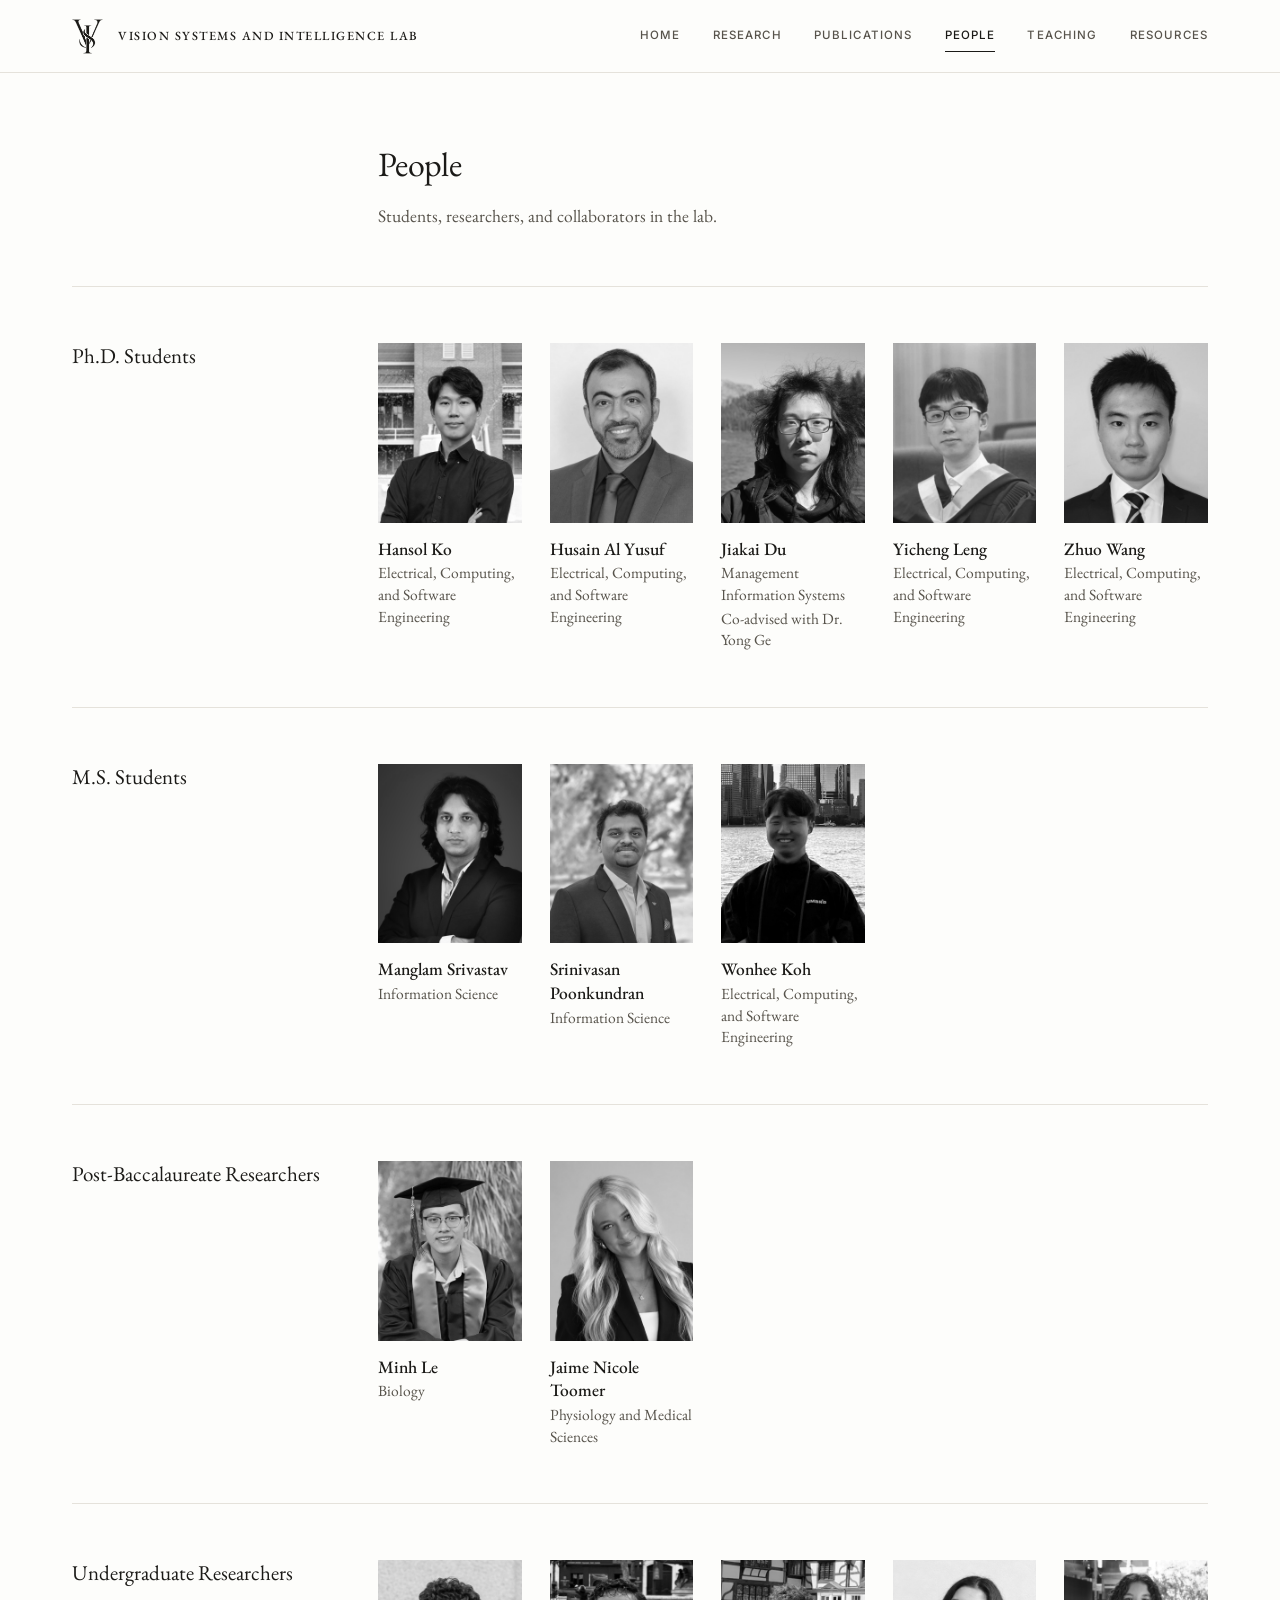
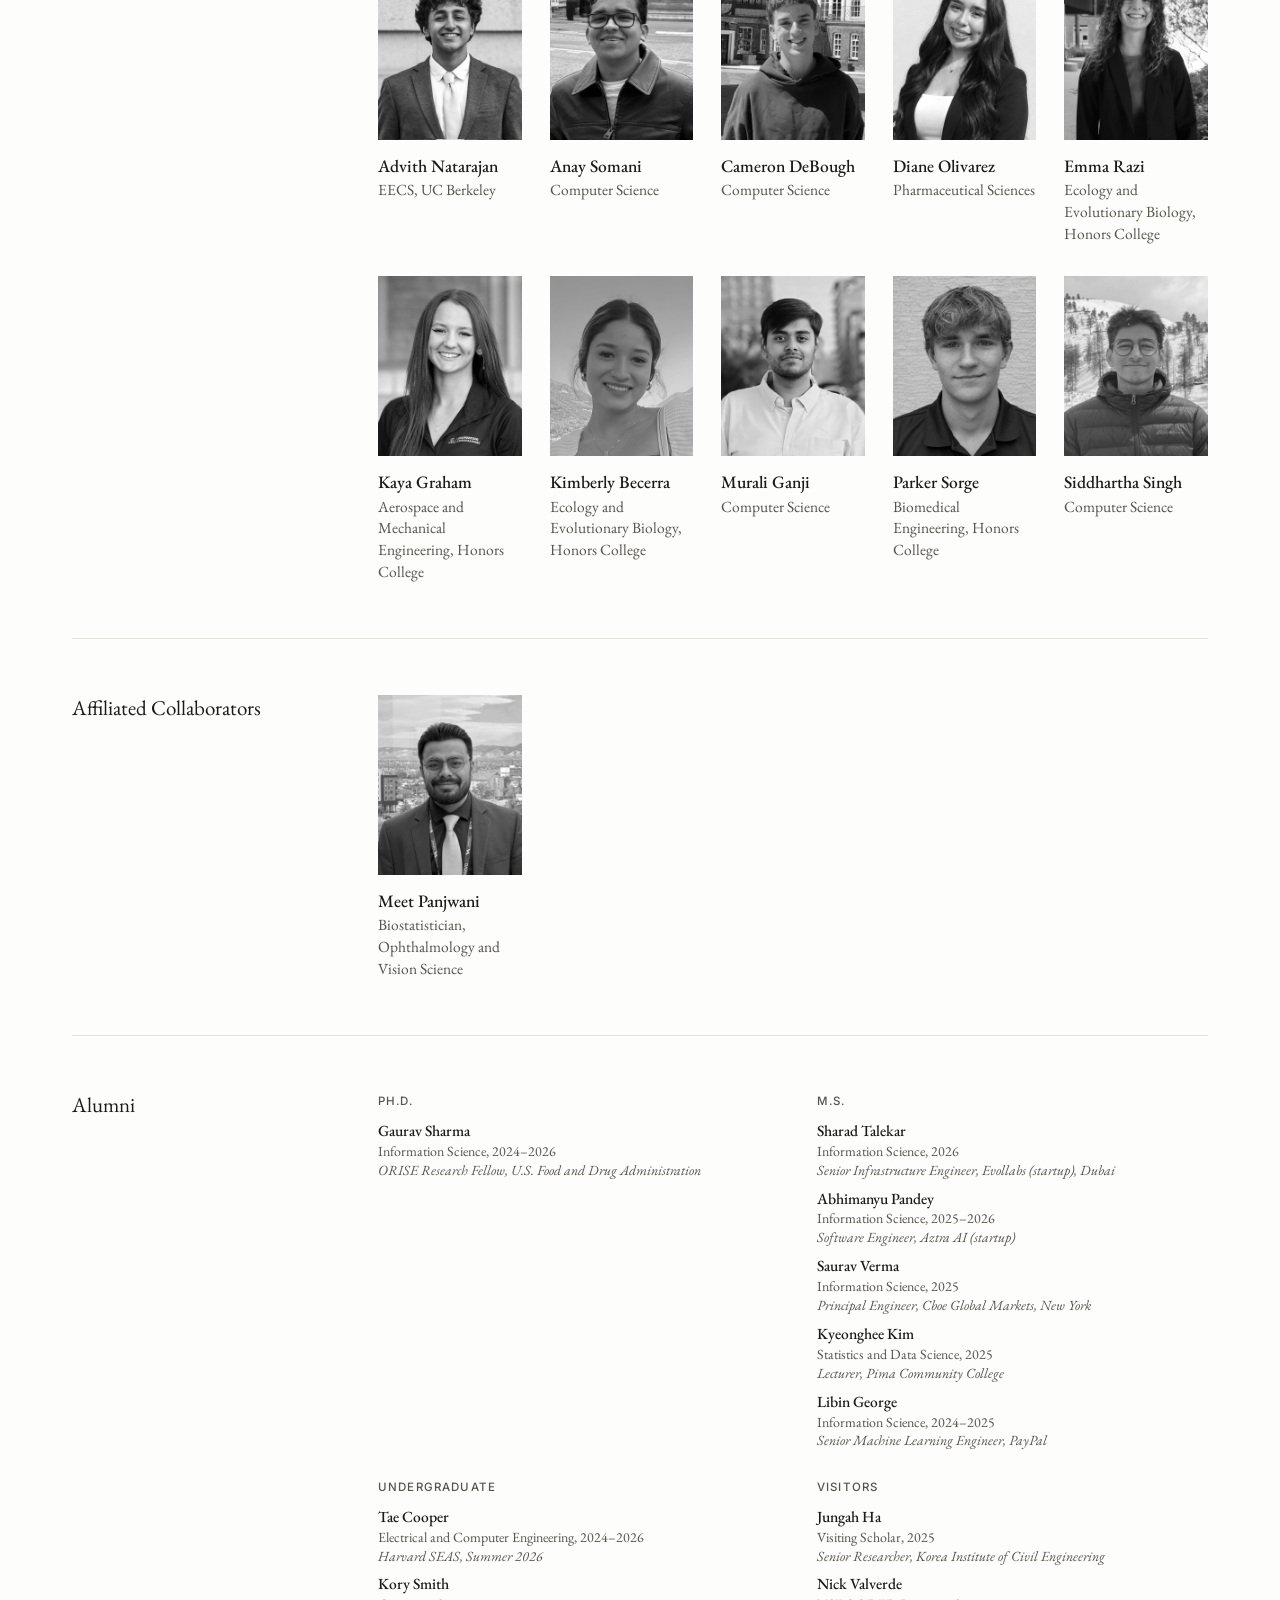
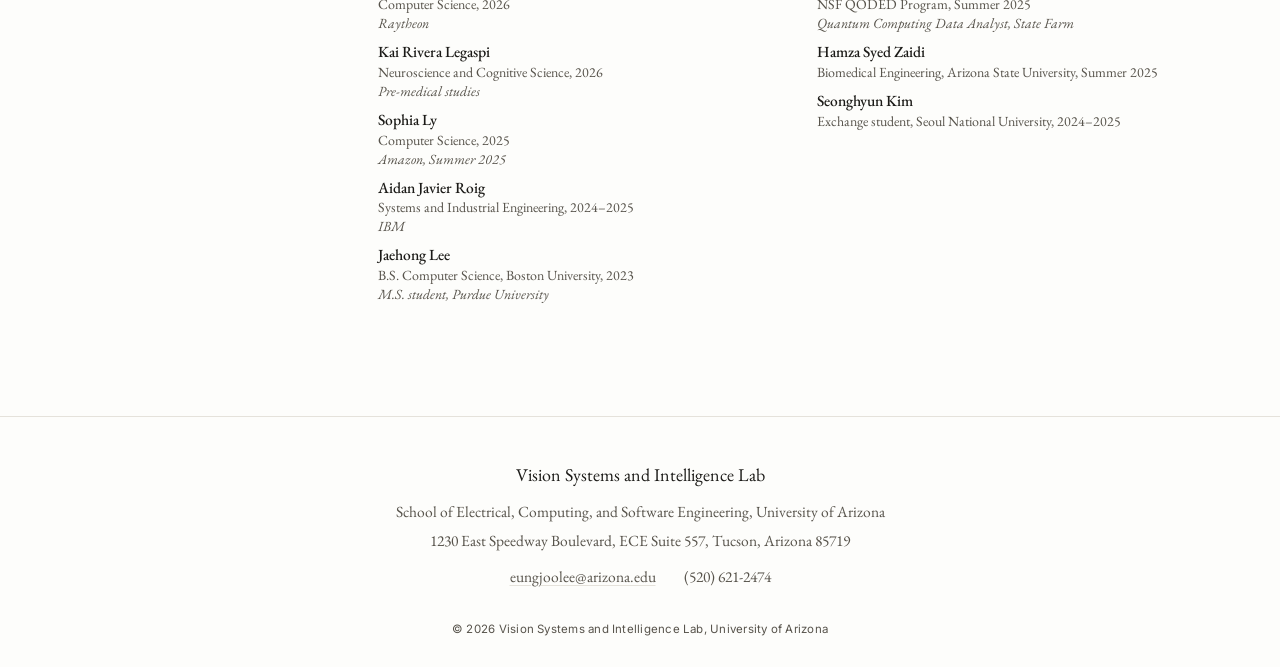
==== people.html @ 5b708b9c "Add New York to Saurav Verma's position Co-Authored-By: Claude Opus 5.5 <noreply@anthropic.com> Clau" ====
<!doctype html>
<html lang="en"><head><meta charset="utf-8"><meta name="viewport" content="width=device-width,initial-scale=1,viewport-fit=cover">
<title>People, Vision Systems and Intelligence Lab</title><meta name="description" content="The Vision Systems and Intelligence Laboratory at the University of Arizona builds vision systems that make reliable decisions with limited information and limited compute.">
<meta property="og:title" content="People, Vision Systems and Intelligence Lab"><meta property="og:description" content="The Vision Systems and Intelligence Laboratory at the University of Arizona builds vision systems that make reliable decisions with limited information and limited compute."><meta property="og:type" content="website"><meta property="og:site_name" content="Vision Systems and Intelligence Lab"><meta property="og:url" content="https://vsilab.github.io/people.html">
<meta property="og:image" content="https://vsilab.github.io/assets/og-image.png?v=d3f667ca"><meta property="og:image:width" content="1200"><meta property="og:image:height" content="630"><meta property="og:image:alt" content="Vision Systems and Intelligence Lab, University of Arizona"><meta name="twitter:card" content="summary_large_image"><meta name="twitter:image" content="https://vsilab.github.io/assets/og-image.png?v=d3f667ca">
<link rel="icon" href="assets/favicon.png"><link rel="apple-touch-icon" href="assets/apple-touch-icon.png">
<link rel="preconnect" href="https://fonts.googleapis.com"><link rel="preconnect" href="https://fonts.gstatic.com" crossorigin><link rel="stylesheet" href="https://fonts.googleapis.com/css2?family=EB+Garamond:ital,wght@0,400;0,500;0,600;1,400&family=Inter:wght@400;500&display=swap"><link rel="stylesheet" href="assets/style.css?v=3437047d"></head>
<body><a class="skip" href="#main">Skip to content</a>
<header class="masthead"><div class="masthead-in"><a class="brand" href="index.html"><span class="mark" role="img" aria-label="VSI"></span><span class="brand-name"><span class="bn-long">Vision Systems and Intelligence Lab</span><span class="bn-short">VSI Lab</span></span></a><button class="menu" type="button" aria-expanded="false" aria-controls="nav">Menu</button><nav id="nav" class="nav" aria-label="Main"><a href="index.html" data-nav="index">Home</a><a href="research.html" data-nav="research">Research</a><a href="publications.html" data-nav="publications">Publications</a><a href="people.html" data-nav="people" aria-current="page">People</a><a href="teaching.html" data-nav="teaching">Teaching</a><a href="resources.html" data-nav="resources">Resources</a></nav></div></header>
<main id="main" class="wrap"><section class="page-head"><h1>People</h1><p>Students, researchers, and collaborators in the lab.</p></section><section class="sec" id="phd"><h2 class="sec-title">Ph.D. Students</h2><div class="sec-body"><ul class="people"><li class="person"><div class="portrait"><img src="assets/people/hansol-ko.jpg" alt="Hansol Ko" loading="lazy" decoding="async"></div><p class="p-name">Hansol Ko</p><p class="p-dept">Electrical, Computing, and Software Engineering</p></li><li class="person"><div class="portrait"><img src="assets/people/husain-al-yusuf.jpg" alt="Husain Al Yusuf" loading="lazy" decoding="async"></div><p class="p-name">Husain Al Yusuf</p><p class="p-dept">Electrical, Computing, and Software Engineering</p></li><li class="person"><div class="portrait"><img src="assets/people/jiakai-du.jpg" alt="Jiakai Du" loading="lazy" decoding="async"></div><p class="p-name">Jiakai Du</p><p class="p-dept">Management Information Systems</p><p class="p-dept">Co-advised with Dr. Yong Ge</p></li><li class="person"><div class="portrait"><img src="assets/people/yicheng-leng.jpg" alt="Yicheng Leng" loading="lazy" decoding="async"></div><p class="p-name">Yicheng Leng</p><p class="p-dept">Electrical, Computing, and Software Engineering</p></li><li class="person"><div class="portrait"><img src="assets/people/zhuo-wang.jpg" alt="Zhuo Wang" loading="lazy" decoding="async"></div><p class="p-name">Zhuo Wang</p><p class="p-dept">Electrical, Computing, and Software Engineering</p></li></ul></div></section><section class="sec" id="ms"><h2 class="sec-title">M.S. Students</h2><div class="sec-body"><ul class="people"><li class="person"><div class="portrait"><img src="assets/people/manglam-srivastav.jpg" alt="Manglam Srivastav" loading="lazy" decoding="async"></div><p class="p-name">Manglam Srivastav</p><p class="p-dept">Information Science</p></li><li class="person"><div class="portrait"><img src="assets/people/samarla-krishna.jpg" alt="Srinivasan Poonkundran" loading="lazy" decoding="async"></div><p class="p-name">Srinivasan Poonkundran</p><p class="p-dept">Information Science</p></li><li class="person"><div class="portrait"><img src="assets/people/wonhee-koh.jpg" alt="Wonhee Koh" loading="lazy" decoding="async"></div><p class="p-name">Wonhee Koh</p><p class="p-dept">Electrical, Computing, and Software Engineering</p></li></ul></div></section><section class="sec" id="postbac"><h2 class="sec-title">Post-Baccalaureate Researchers</h2><div class="sec-body"><ul class="people"><li class="person"><div class="portrait"><img src="assets/people/minh-le.jpg" alt="Minh Le" loading="lazy" decoding="async"></div><p class="p-name">Minh Le</p><p class="p-dept">Biology</p></li><li class="person"><div class="portrait"><img src="assets/people/jaime-toomer.jpg" alt="Jaime Nicole Toomer" loading="lazy" decoding="async"></div><p class="p-name">Jaime Nicole Toomer</p><p class="p-dept">Physiology and Medical Sciences</p></li></ul></div></section><section class="sec" id="undergrad"><h2 class="sec-title">Undergraduate Researchers</h2><div class="sec-body"><ul class="people"><li class="person"><div class="portrait"><img src="assets/people/advith-natarajan.jpg" alt="Advith Natarajan" loading="lazy" decoding="async"></div><p class="p-name">Advith Natarajan</p><p class="p-dept">EECS, UC Berkeley</p></li><li class="person"><div class="portrait"><img src="assets/people/anay-somani.jpg" alt="Anay Somani" loading="lazy" decoding="async"></div><p class="p-name">Anay Somani</p><p class="p-dept">Computer Science</p></li><li class="person"><div class="portrait"><img src="assets/people/cameron-debough-v3.jpg" alt="Cameron DeBough" loading="lazy" decoding="async"></div><p class="p-name">Cameron DeBough</p><p class="p-dept">Computer Science</p></li><li class="person"><div class="portrait"><img src="assets/people/diane-olivarez-v4.jpg" alt="Diane Olivarez" loading="lazy" decoding="async"></div><p class="p-name">Diane Olivarez</p><p class="p-dept">Pharmaceutical Sciences</p></li><li class="person"><div class="portrait"><img src="assets/people/emma-razi-v2.jpg" alt="Emma Razi" loading="lazy" decoding="async"></div><p class="p-name">Emma Razi</p><p class="p-dept">Ecology and Evolutionary Biology, Honors College</p></li><li class="person"><div class="portrait"><img src="assets/people/kaya-graham.jpg" alt="Kaya Graham" loading="lazy" decoding="async"></div><p class="p-name">Kaya Graham</p><p class="p-dept">Aerospace and Mechanical Engineering, Honors College</p></li><li class="person"><div class="portrait"><img src="assets/people/kimberly-becerra.jpg" alt="Kimberly Becerra" loading="lazy" decoding="async"></div><p class="p-name">Kimberly Becerra</p><p class="p-dept">Ecology and Evolutionary Biology, Honors College</p></li><li class="person"><div class="portrait"><img src="assets/people/murali-karthik-ganji.jpg" alt="Murali Ganji" loading="lazy" decoding="async"></div><p class="p-name">Murali Ganji</p><p class="p-dept">Computer Science</p></li><li class="person"><div class="portrait"><img src="assets/people/parker-sorge.jpg" alt="Parker Sorge" loading="lazy" decoding="async"></div><p class="p-name">Parker Sorge</p><p class="p-dept">Biomedical Engineering, Honors College</p></li><li class="person"><div class="portrait"><img src="assets/people/siddhartha-singh-v2.jpg" alt="Siddhartha Singh" loading="lazy" decoding="async"></div><p class="p-name">Siddhartha Singh</p><p class="p-dept">Computer Science</p></li></ul></div></section><section class="sec" id="collaborator"><h2 class="sec-title">Affiliated Collaborators</h2><div class="sec-body"><ul class="people"><li class="person"><div class="portrait"><img src="assets/people/meet-panjwani.jpg" alt="Meet Panjwani" loading="lazy" decoding="async"></div><p class="p-name">Meet Panjwani</p><p class="p-dept">Biostatistician, Ophthalmology and Vision Science</p></li></ul></div></section><section class="sec" id="alumni"><h2 class="sec-title">Alumni</h2><div class="sec-body"><div class="al-grid"><div class="al-group"><h3 class="minor">Ph.D.</h3><ul class="alumni"><li><span class="al-name">Gaurav Sharma</span><span>Information Science, 2024–2026</span><span class="al-now">ORISE Research Fellow, U.S. Food and Drug Administration</span></li></ul></div><div class="al-group"><h3 class="minor">M.S.</h3><ul class="alumni"><li><span class="al-name">Sharad Talekar</span><span>Information Science, 2026</span><span class="al-now">Senior Infrastructure Engineer, Evollabs (startup), Dubai</span></li><li><span class="al-name">Abhimanyu Pandey</span><span>Information Science, 2025–2026</span><span class="al-now">Software Engineer, Aztra AI (startup)</span></li><li><span class="al-name">Saurav Verma</span><span>Information Science, 2025</span><span class="al-now">Principal Engineer, Cboe Global Markets, New York</span></li><li><span class="al-name">Kyeonghee Kim</span><span>Statistics and Data Science, 2025</span><span class="al-now">Lecturer, Pima Community College</span></li><li><span class="al-name">Libin George</span><span>Information Science, 2024–2025</span><span class="al-now">Senior Machine Learning Engineer, PayPal</span></li></ul></div><div class="al-group"><h3 class="minor">Undergraduate</h3><ul class="alumni"><li><span class="al-name">Tae Cooper</span><span>Electrical and Computer Engineering, 2024–2026</span><span class="al-now">Harvard SEAS, Summer 2026</span></li><li><span class="al-name">Kory Smith</span><span>Computer Science, 2026</span><span class="al-now">Raytheon</span></li><li><span class="al-name">Kai Rivera Legaspi</span><span>Neuroscience and Cognitive Science, 2026</span><span class="al-now">Pre-medical studies</span></li><li><span class="al-name">Sophia Ly</span><span>Computer Science, 2025</span><span class="al-now">Amazon, Summer 2025</span></li><li><span class="al-name">Aidan Javier Roig</span><span>Systems and Industrial Engineering, 2024–2025</span><span class="al-now">IBM</span></li><li><span class="al-name">Jaehong Lee</span><span>B.S. Computer Science, Boston University, 2023</span><span class="al-now">M.S. student, Purdue University</span></li></ul></div><div class="al-group"><h3 class="minor">Visitors</h3><ul class="alumni"><li><span class="al-name">Jungah Ha</span><span>Visiting Scholar, 2025</span><span class="al-now">Senior Researcher, Korea Institute of Civil Engineering</span></li><li><span class="al-name">Nick Valverde</span><span>NSF QODED Program, Summer 2025</span><span class="al-now">Quantum Computing Data Analyst, State Farm</span></li><li><span class="al-name">Hamza Syed Zaidi</span><span>Biomedical Engineering, Arizona State University, Summer 2025</span></li><li><span class="al-name">Seonghyun Kim</span><span>Exchange student, Seoul National University, 2024–2025</span></li></ul></div></div></div></section></main>
<footer class="foot"><div class="foot-in"><p class="foot-name">Vision Systems and Intelligence Lab</p><p><span class="nw">School of Electrical, Computing, and Software Engineering</span>, <span class="nw">University of Arizona</span></p><p><span class="nw">1230 East Speedway Boulevard</span>, <span class="nw">ECE Suite 557</span>, <span class="nw">Tucson, Arizona 85719</span></p><p class="foot-contact"><a href="mailto:eungjoolee@arizona.edu">eungjoolee@arizona.edu</a><span>(520) 621-2474</span></p><p class="foot-copy">© 2026 Vision Systems and Intelligence Lab, University of Arizona</p></div></footer>
<script src="assets/site.js?v=8c8b1245"></script></body></html>
---- assets/style.css ----
/* Layout: one 12-column page. Every section puts its title in a fixed left column and its content
   in the right, so headings, text and figures line up on the same edges on every page.
   One typeface (EB Garamond) in five sizes; uppercase is used only for navigation and minor heads. */
:root{
  --paper:#fdfdfb;
  --mat:#ffffff;
  --ink:#1b1a17;
  --muted:#6a665e;
  --rule:#e5e2db;
  --accent:#6b1f2a;
  --face:"EB Garamond",Garamond,"Times New Roman",serif;
  --fs-1:34px;  /* page titles, hero */
  --fs-2:21px;  /* section titles */
  --fs-3:18px;  /* item titles */
  --fs-4:17.5px;/* body */
  --fs-5:15.5px;/* meta, captions */
  --fs-6:12.5px;/* uppercase nav and minor heads */
  --title-col:250px;
  --gap:56px;
  color-scheme:light;
}
@media (prefers-color-scheme:dark){:root:not([data-theme="light"]){
  --paper:#141312;--mat:#f4f2ee;--ink:#ebe7df;--muted:#a19b90;--rule:#2e2b27;--accent:#d2a979;color-scheme:dark}}
:root[data-theme="dark"]{--paper:#141312;--mat:#f4f2ee;--ink:#ebe7df;--muted:#a19b90;--rule:#2e2b27;--accent:#d2a979;color-scheme:dark}

*,*::before,*::after{box-sizing:border-box}
html{scroll-behavior:smooth;scroll-padding-top:90px;-webkit-text-size-adjust:100%}
body{margin:0;background:var(--paper);color:var(--ink);font:400 var(--fs-4)/1.6 var(--face);
  -webkit-font-smoothing:antialiased;text-rendering:optimizeLegibility;font-variant-numeric:lining-nums}
body::before{content:"";position:fixed;inset:0 0 auto;height:env(safe-area-inset-top,0px);z-index:60;background:var(--paper)}
img{max-width:100%;display:block}
h1,h2,h3,p{margin:0}
h1,h2,h3{font-weight:400;text-wrap:balance}
ul,ol{list-style:none;margin:0;padding:0}
a{color:inherit;text-decoration:underline;text-decoration-thickness:1px;text-underline-offset:.2em;text-decoration-color:var(--rule);transition:text-decoration-color .2s}
a:hover{text-decoration-color:var(--ink)}
:focus-visible{outline:1px solid var(--accent);outline-offset:4px}
[hidden]{display:none!important}
.visually-hidden{position:absolute;width:1px;height:1px;overflow:hidden;clip:rect(0 0 0 0);white-space:nowrap}
.skip{position:absolute;left:-999px;top:8px;background:var(--ink);color:var(--paper);padding:8px 14px;z-index:99}
.skip:focus{left:16px}

.wrap,.masthead-in,.foot-in,.foot-copy{width:100%;max-width:1200px;margin-inline:auto;
  padding-left:max(32px,env(safe-area-inset-left,0px));padding-right:max(32px,env(safe-area-inset-right,0px))}
.minor,.nav a,.brand-name,.menu,.chip{font-size:var(--fs-6);letter-spacing:.16em;text-transform:uppercase;font-weight:500}

/* masthead */
.masthead{position:sticky;top:env(safe-area-inset-top,0px);z-index:50;background:var(--paper);border-bottom:1px solid var(--rule)}
.masthead-in{display:flex;align-items:center;justify-content:space-between;gap:24px;min-height:72px}
.brand{display:flex;align-items:center;gap:14px;text-decoration:none}
.mark{display:block;flex:none;width:26px;height:30px;background:var(--ink);
  -webkit-mask:url(logo-mark.png) center/contain no-repeat;mask:url(logo-mark.png) center/contain no-repeat}
[data-preview] .mark{-webkit-mask-image:url(assets/logo-mark.png);mask-image:url(assets/logo-mark.png)}
.nav{display:flex;gap:32px}
.nav a{text-decoration:none;color:var(--muted);padding:6px 0;border-bottom:1px solid transparent}
.nav a:hover{color:var(--ink)}
.nav a[aria-current="page"]{color:var(--ink);border-bottom-color:var(--ink)}
.menu{display:none;background:none;border:1px solid var(--rule);color:var(--ink);font-family:var(--face);padding:8px 14px;cursor:pointer}

main{display:block;padding-bottom:24px}

/* the section grid used everywhere */
.sec.stack{row-gap:18px}
.sec.stack .sec-title{grid-column:2}
.sec.stack .sec-body{grid-column:2}
.sec{display:grid;grid-template-columns:var(--title-col) minmax(0,1fr);gap:var(--gap);padding-block:56px;border-top:1px solid var(--rule)}
.sec-title{font-size:var(--fs-2);line-height:1.2}
.sec-body{min-width:0;display:grid;gap:22px;align-content:start}
.sec-body>p{max-width:64ch}
.minor{color:var(--muted)}
.sec-more{font-size:var(--fs-5)}

/* Home: sharpen secondary text and section rules in both color schemes. */
.hero,#pi,#service,#current{
  --muted:color-mix(in srgb,var(--ink) 80%,var(--paper));
  --rule:color-mix(in srgb,var(--ink) 17%,var(--paper));
}

.page-head{display:grid;gap:18px;padding-block:72px 56px;padding-left:calc(var(--title-col) + var(--gap))}
.page-head h1{font-size:var(--fs-1);line-height:1.15;letter-spacing:-.005em}
.page-head>p{max-width:64ch;color:var(--muted)}

/* home hero: same size and rail as the page heads */
.hero{display:grid;gap:18px;padding-block:72px 56px;padding-left:calc(var(--title-col) + var(--gap))}
.hero h1{font-size:var(--fs-1);line-height:1.15;letter-spacing:-.005em}
.hero p{max-width:64ch;color:var(--muted)}
.hero .join{font-size:var(--fs-5);color:var(--ink);padding-top:16px;border-top:1px solid var(--rule);max-width:none;width:min(100%,calc(var(--fs-4) / var(--fs-5) * 64ch))}
.hero .join span{font-weight:500}

/* PI */
#pi{border-top-color:color-mix(in srgb,var(--ink) 24%,var(--paper))}
.pi{display:grid;grid-template-columns:minmax(0,1fr) 184px;gap:48px;align-items:start}
.pi-photo{margin:0}
.pi-text{display:grid;gap:14px;max-width:64ch}
.pi-text .pi-name{font-size:clamp(26px,2.15vw,30px);font-weight:500;line-height:1.12;letter-spacing:-.015em}
.pi-text .pi-roles{color:var(--muted);font-size:var(--fs-5);line-height:1.45;margin-top:-6px}
.pi-links{display:flex;flex-wrap:wrap;gap:6px 28px;font-size:var(--fs-5)}

/* service */
.svc-grid{columns:2;column-gap:56px}
.svc-grid>.svc-group{break-inside:avoid;margin-bottom:36px}
.svc-rv{display:grid;gap:14px}
.svc-group{display:grid;gap:14px;align-content:start;min-width:0}
.svc{display:grid;gap:12px}
.svc li{display:grid;grid-template-columns:minmax(0,1fr) auto;gap:20px;align-items:baseline}
.svc-what{display:grid}
.svc-name{line-height:1.35}
.svc-role{font-size:var(--fs-5);color:var(--muted);line-height:1.4}
.svc-year{font-size:var(--fs-5);color:var(--muted);font-variant-numeric:tabular-nums lining-nums;white-space:nowrap}
.rv{display:grid;grid-template-columns:110px minmax(0,1fr);gap:16px;font-size:var(--fs-5);line-height:1.55}
.rv span{color:var(--muted)}

/* figures */
.fig{margin:0;display:grid;gap:10px;min-width:0}
.fig-mat{position:relative;background:var(--mat);border:1px solid var(--rule);aspect-ratio:8/7;max-width:100%;display:flex;align-items:center;justify-content:center;padding:8px;overflow:hidden}
.fig-big .fig-mat{aspect-ratio:16/10;padding:18px}
.fig-mat img{width:100%;height:100%;object-fit:contain}
.fig-empty{display:none}
.fig.is-empty .fig-empty{display:block;width:34px;height:40px;background:var(--rule);
  -webkit-mask:url(logo-mark.png) center/contain no-repeat;mask:url(logo-mark.png) center/contain no-repeat}
[data-preview] .fig.is-empty .fig-empty{-webkit-mask-image:url(assets/logo-mark.png);mask-image:url(assets/logo-mark.png)}
figcaption{font-size:var(--fs-5);line-height:1.4;color:var(--muted)}
figcaption a{text-decoration:none}
figcaption a:hover{text-decoration:underline}
.fig-venue{display:block;font-style:italic}

/* current research */
.dirs{display:grid;gap:32px}
.dir{display:grid;grid-template-columns:minmax(0,1.75fr) minmax(0,1fr);grid-template-areas:"figure text";gap:36px;align-items:start;min-width:0}
.dir .fig{grid-area:figure}
.dir-text{grid-area:text;display:grid;gap:10px}
.dir h3{font-size:var(--fs-2);font-weight:500;line-height:1.2;margin-top:4px;text-wrap:pretty}
.dir h3 a{text-decoration:none}
.dir h3 a:hover{text-decoration:underline}
.dir-text>p{font-size:var(--fs-4);line-height:1.55}

/* research page */
.r-grid{display:grid;grid-template-columns:minmax(0,1.15fr) minmax(0,1fr);gap:40px;align-items:start}
.r-text{display:grid;gap:18px;align-content:start;max-width:none}
.topics{display:grid;gap:6px}
.topics li{padding-left:20px;position:relative}
.topics li::before{content:"";position:absolute;left:0;top:.8em;width:9px;height:1px;background:var(--muted)}
.r-text .minor{margin-top:10px}
.r-papers{display:grid;gap:12px}
.r-papers li{display:grid;font-size:var(--fs-5);line-height:1.4}
.r-papers span{color:var(--muted);font-style:italic}

/* publications */
.filters{display:flex;flex-wrap:wrap;align-items:center;justify-content:space-between;gap:16px 32px;margin-top:18px}
.chips{display:flex;flex-wrap:wrap;gap:4px 24px}
.chip{background:none;border:0;border-bottom:1px solid transparent;padding:6px 0;color:var(--muted);font-family:var(--face);cursor:pointer}
.chip:hover{color:var(--ink)}
.chip[aria-pressed="true"]{color:var(--ink);border-bottom-color:var(--ink)}
.search{flex:0 1 320px}
.search input{width:100%;font:400 var(--fs-5) var(--face);color:var(--ink);background:transparent;border:0;border-bottom:1px solid var(--muted);border-radius:0;padding:6px 0}
.search input::placeholder{color:var(--muted)}
.pubs{display:grid;gap:20px}
.pub{display:grid;grid-template-columns:52px minmax(0,1fr);gap:18px}
.pub-year{font-size:var(--fs-5);color:var(--muted);line-height:1.75;font-variant-numeric:tabular-nums lining-nums}
.pub-body{display:grid;gap:2px;min-width:0}
.pub-title{font-size:var(--fs-4);font-weight:500;line-height:1.4}
.pub-title a{text-decoration-color:var(--rule)}
.pub-title a:hover{text-decoration-color:var(--ink)}
.pub-meta{font-size:var(--fs-5);color:var(--muted);line-height:1.45}
.pub-meta b{font-weight:500;color:var(--ink)}
.pub-links{display:flex;flex-wrap:wrap;gap:4px 22px;font-size:var(--fs-5);margin-top:2px}
.empty{padding-block:40px;color:var(--muted);padding-left:calc(var(--title-col) + var(--gap))}

/* people */
.people{display:grid;grid-template-columns:repeat(4,minmax(0,1fr));gap:36px 28px}
.person{min-width:0;display:grid;gap:2px;align-content:start}
.portrait{aspect-ratio:4/5;max-width:100%;overflow:hidden;background:var(--rule);margin-bottom:12px}
.portrait img{width:100%;height:100%;object-fit:cover;filter:grayscale(1);transition:filter .45s ease}
.portrait:hover img,.person:hover .portrait img{filter:none}
/* touch screens have no hover: site.js colors a portrait while it sits in the middle of the screen
   (or when tapped). Without JS, touch screens simply show color. */
@media (hover:none){html:not(.js) .portrait img{filter:none}}
.portrait.on img{filter:none}
.portrait.ph{display:flex;align-items:center;justify-content:center;background:transparent;border:1px solid var(--rule);color:var(--muted);font-size:30px;font-style:italic}
.p-name{font-weight:500;line-height:1.35}
.p-dept{font-size:var(--fs-5);color:var(--muted);line-height:1.4}
.al-grid{display:grid;grid-template-columns:repeat(2,minmax(0,1fr));gap:40px 56px}
.al-group{display:grid;gap:14px;align-content:start}
.alumni{display:grid;gap:14px}
.alumni li{display:grid;font-size:var(--fs-5);line-height:1.45;color:var(--muted)}
.al-name{font-size:var(--fs-4);color:var(--ink);font-weight:500}
.al-now{font-style:italic}

/* generic items (teaching, research consortia) */
.item{display:grid;gap:4px;max-width:64ch}
.item+.item{padding-top:22px;border-top:1px solid var(--rule)}
.item-code{font-size:var(--fs-5);color:var(--muted);font-variant-numeric:tabular-nums lining-nums}
.item-title{font-size:var(--fs-3);font-weight:500;line-height:1.35}
.item-meta{font-size:var(--fs-5);color:var(--muted);font-style:italic}
.plain{display:grid;gap:4px}
.pub-note{font-style:italic}
.row-k{font-size:var(--fs-5);color:var(--muted);font-variant-numeric:tabular-nums lining-nums;line-height:1.75}

/* teaching */
.rows li{display:grid;grid-template-columns:90px minmax(0,1fr);gap:24px;align-items:baseline;padding-block:14px;border-top:1px solid var(--rule)}
.rows li:first-child{border-top:0;padding-top:0}
.rows li:has(> :nth-child(2):last-child){grid-template-columns:110px minmax(0,1fr)}
.code{font-size:var(--fs-5);color:var(--muted);font-variant-numeric:tabular-nums lining-nums}
.c-title{font-size:var(--fs-3);line-height:1.3}
.c-meta{font-size:var(--fs-5);color:var(--muted);font-style:italic;text-align:right}

/* footer */
.foot{border-top:1px solid var(--rule);margin-top:32px;padding-block:44px 28px}
.foot-in{display:grid;grid-template-columns:var(--title-col) repeat(3,minmax(0,1fr));gap:var(--gap);font-size:var(--fs-5);line-height:1.6;color:var(--muted)}
.foot-lab{display:grid;gap:14px;grid-column:span 1}
.foot-in{grid-template-columns:minmax(0,1.6fr) repeat(3,minmax(0,1fr))}
.foot-copy{margin-top:36px;font-size:var(--fs-6);letter-spacing:.06em;color:var(--muted)}

/* responsive */
@media (max-width:1060px){
  :root{--title-col:190px;--gap:40px}
  .people{grid-template-columns:repeat(3,minmax(0,1fr))}
  .r-grid{grid-template-columns:1fr}
  .svc-grid{columns:1}
  .al-grid{grid-template-columns:1fr}
  .foot-in{grid-template-columns:1fr 1fr}
}
@media (max-width:760px){
  :root{--fs-1:28px;--fs-2:20px;--fs-3:17px;--fs-4:16.5px;--fs-5:14.5px;--gap:18px}
  .wrap,.masthead-in,.foot-in,.foot-copy{padding-left:max(18px,env(safe-area-inset-left,0px));padding-right:max(18px,env(safe-area-inset-right,0px))}
  .masthead-in{flex-wrap:wrap;min-height:60px;gap:0}
  .brand-name{font-size:11px;letter-spacing:.12em}
  .menu{display:block}
  .nav{width:100%;flex-wrap:wrap;gap:2px 22px;padding:4px 0 14px}
  .js .nav:not(.open){display:none}
  .sec{grid-template-columns:1fr;padding-block:40px}
  .sec.stack .sec-title,.sec.stack .sec-body{grid-column:1}
  .hero,.page-head,.empty{padding-left:0}
  .hero,.page-head{padding-block:44px 36px}
  .rv{grid-template-columns:1fr;gap:2px}
  .dir{grid-template-columns:1fr;grid-template-areas:"text" "figure";gap:16px}
  .people{grid-template-columns:repeat(2,minmax(0,1fr));gap:28px 16px}
  .pub{grid-template-columns:1fr;gap:0}
  .rows li,.rows li:has(> :nth-child(2):last-child){grid-template-columns:1fr;gap:2px}
  .c-meta{text-align:left}
  .foot-in{grid-template-columns:1fr;gap:20px}
}
@media (prefers-reduced-motion:reduce){html{scroll-behavior:auto}a{transition:none}}
@media print{.masthead,.filters,.foot,.menu{display:none}}

/* header name: full on wide screens, short below 1100px */
.brand-name{white-space:nowrap}
.bn-short{display:none}
@media (max-width:1100px){.bn-long{display:none}.bn-short{display:inline}}

/* below 1060px every section stacks its title above the content, so text uses the full width */
@media (max-width:1060px){
  .sec{grid-template-columns:1fr;row-gap:18px}
  .sec.stack .sec-title,.sec.stack .sec-body{grid-column:1}
  .hero,.page-head,.empty{padding-left:0}
  .pi{grid-template-columns:minmax(0,1fr) 160px}
}
@media (max-width:620px){
}

/* quiet sections (Teaching, Resources): no rules between rows, spacing does the work */
.sec.quiet{border-top:0;padding-block:24px}
.sec.quiet+.sec.quiet{padding-top:8px}
.page-head+.sec.quiet{border-top:1px solid var(--rule);padding-top:40px}
.sec.quiet .rows li{border-top:0;padding-block:6px}
.sec.quiet .rows li:first-child{padding-top:0}
.sec.quiet .item+.item{border-top:0;padding-top:12px}

/* page intros are one or two sentences: let them use the full width and avoid a lone last word */
.page-head>p{max-width:none;text-wrap:pretty}
.hero p{text-wrap:pretty}
.sec.quiet.ruled,.sec.quiet+.sec.quiet.ruled{border-top:1px solid var(--rule);padding-top:32px;margin-top:20px}

/* student portraits a step smaller than the PI photo */
.people{grid-template-columns:repeat(5,minmax(0,150px));gap:32px 28px}
.people .portrait{max-width:150px}
@media (max-width:1060px){.people{grid-template-columns:repeat(4,minmax(0,140px))}}
@media (max-width:760px){.people{grid-template-columns:repeat(3,minmax(0,1fr));gap:24px 14px}}

/* phones: desktop layout above is unchanged; these rules only apply at 760px and below */
@media (max-width:760px){
  body{-webkit-text-size-adjust:100%;text-size-adjust:100%}
  /* Keep the PI's name and portrait together before the full-width biography. */
  .pi{grid-template-columns:minmax(0,1fr) 124px;gap:14px 20px}
  .pi-photo{grid-row:1;grid-column:2;width:100%;margin-bottom:14px}
  .pi-text{display:contents}
  .pi-text>p{grid-column:1/-1;text-wrap:pretty}
  .pi-text>.pi-name{grid-column:1;grid-row:1;align-self:center}
  /* body copy: slightly larger leading for small screens */
  .sec-body p,.hero p,.r-text p{line-height:1.62}
  /* publications: one swipeable row of categories instead of four wrapped lines */
  .page-head,.page-head>*{min-width:0}
  .filters{flex-direction:column;align-items:stretch;gap:14px;min-width:0;max-width:100%}
  .chips{flex-wrap:nowrap;overflow-x:auto;min-width:0;max-width:calc(100% + 36px);gap:0 22px;margin-inline:-18px;padding-inline:18px;
    scrollbar-width:none;-webkit-overflow-scrolling:touch;scroll-snap-type:x proximity;scroll-padding-inline:18px;
    -webkit-mask-image:linear-gradient(to right,#000 82%,transparent);mask-image:linear-gradient(to right,#000 82%,transparent)}
  .chips::-webkit-scrollbar{display:none}
  .chip{flex:none;white-space:nowrap;scroll-snap-align:start;padding-block:10px}
  .search{flex:none;width:100%}
  .search input{font-size:16px} /* 16px keeps iOS from zooming on focus */
  /* people: three portraits per row, names and departments set a step smaller */
  .people{grid-template-columns:repeat(3,minmax(0,1fr));gap:26px 14px}
  .people .portrait{max-width:none}
  .p-name{font-size:16px;line-height:1.25}
  .p-dept{font-size:13.5px;line-height:1.35}
  /* larger tap targets in the menu */
  .nav a{padding-block:10px}
  .portrait img{transition:filter .6s ease}
  .sec.quiet .sec-title{font-size:19px}
}
@media (max-width:380px){.people{grid-template-columns:repeat(2,minmax(0,1fr))}}

/* Teaching and Resources: text uses the full content width instead of a 64-character measure */
.sec.quiet .sec-body>p,.sec.quiet .item{max-width:none;text-wrap:pretty}

/* Teaching: advising rows sit a step below the courses */
.sec.quiet.ruled .rows li>span:last-child{font-size:var(--fs-5)}

/* footer: one centered block (name, affiliation, address, contact) */
.foot-in{display:flex;flex-direction:column;align-items:center;text-align:center;gap:4px}
.foot-in p{margin:0;text-wrap:balance}
.foot-name{color:var(--ink);font-size:var(--fs-3);margin-bottom:6px !important}
.foot-contact{display:flex;flex-wrap:wrap;justify-content:center;gap:2px 28px;margin-top:8px !important}
.foot-in .foot-copy{margin-top:26px !important;padding:0}
@media (max-width:760px){.foot-in{gap:6px}}
.foot .nw{white-space:nowrap}
@media (max-width:380px){.foot .nw{white-space:normal}}

/* alumni: a step smaller and tighter than current members */
.al-grid{gap:28px 48px}
.al-group{gap:10px}
.alumni{gap:9px}
.alumni li{font-size:14px;line-height:1.35}
.al-name{font-size:15.5px}

/* refinements: a neutral sans for navigation and small labels only (titles and the lab name stay in EB Garamond),
   slightly tighter capitals, a darker grey for secondary text, and a clearer monogram at small sizes */
:root{--sans:"Inter",-apple-system,"Helvetica Neue",Arial,sans-serif;--muted:#57534b}
@media (prefers-color-scheme:dark){:root:not([data-theme="light"]){--muted:#b4aea3}}
:root[data-theme="dark"]{--muted:#b4aea3}
.brand{gap:15px}
.mark{width:31px;height:35px}
.brand-name{letter-spacing:.12em}
.nav a,.menu,.chip,.minor,.foot-copy{font-family:var(--sans);font-size:11.5px;letter-spacing:.1em;font-weight:500}
.foot-copy{text-transform:none;letter-spacing:.02em;font-weight:400}
@media (max-width:760px){.mark{width:27px;height:31px}.brand{gap:12px}}

/* quieter details: paper links read as small labels, and the mobile menu is plain text */
.pub-links{font-family:var(--sans);font-size:11px;letter-spacing:.08em;text-transform:uppercase;gap:4px 20px;margin-top:5px}
.pub-links a{color:var(--muted);text-decoration:none;border-bottom:1px solid var(--rule);padding-bottom:1px;transition:color .2s,border-color .2s}
.pub-links a:hover{color:var(--ink);border-bottom-color:var(--ink)}
.menu{border:0;padding:8px 0}

/* Research: a small roman numeral for each direction, set in the empty title column */
.sec.numbered .sec-title{position:relative}
.sec.numbered .r-num{position:absolute;right:calc(100% + var(--gap));top:.05em;width:var(--title-col);text-align:center;
  font-size:var(--fs-2);font-weight:400;color:var(--muted);letter-spacing:.04em}
@media (max-width:1060px){
  .sec.numbered .r-num{position:static;display:block;width:auto;font-size:var(--fs-5);margin-bottom:6px}
}
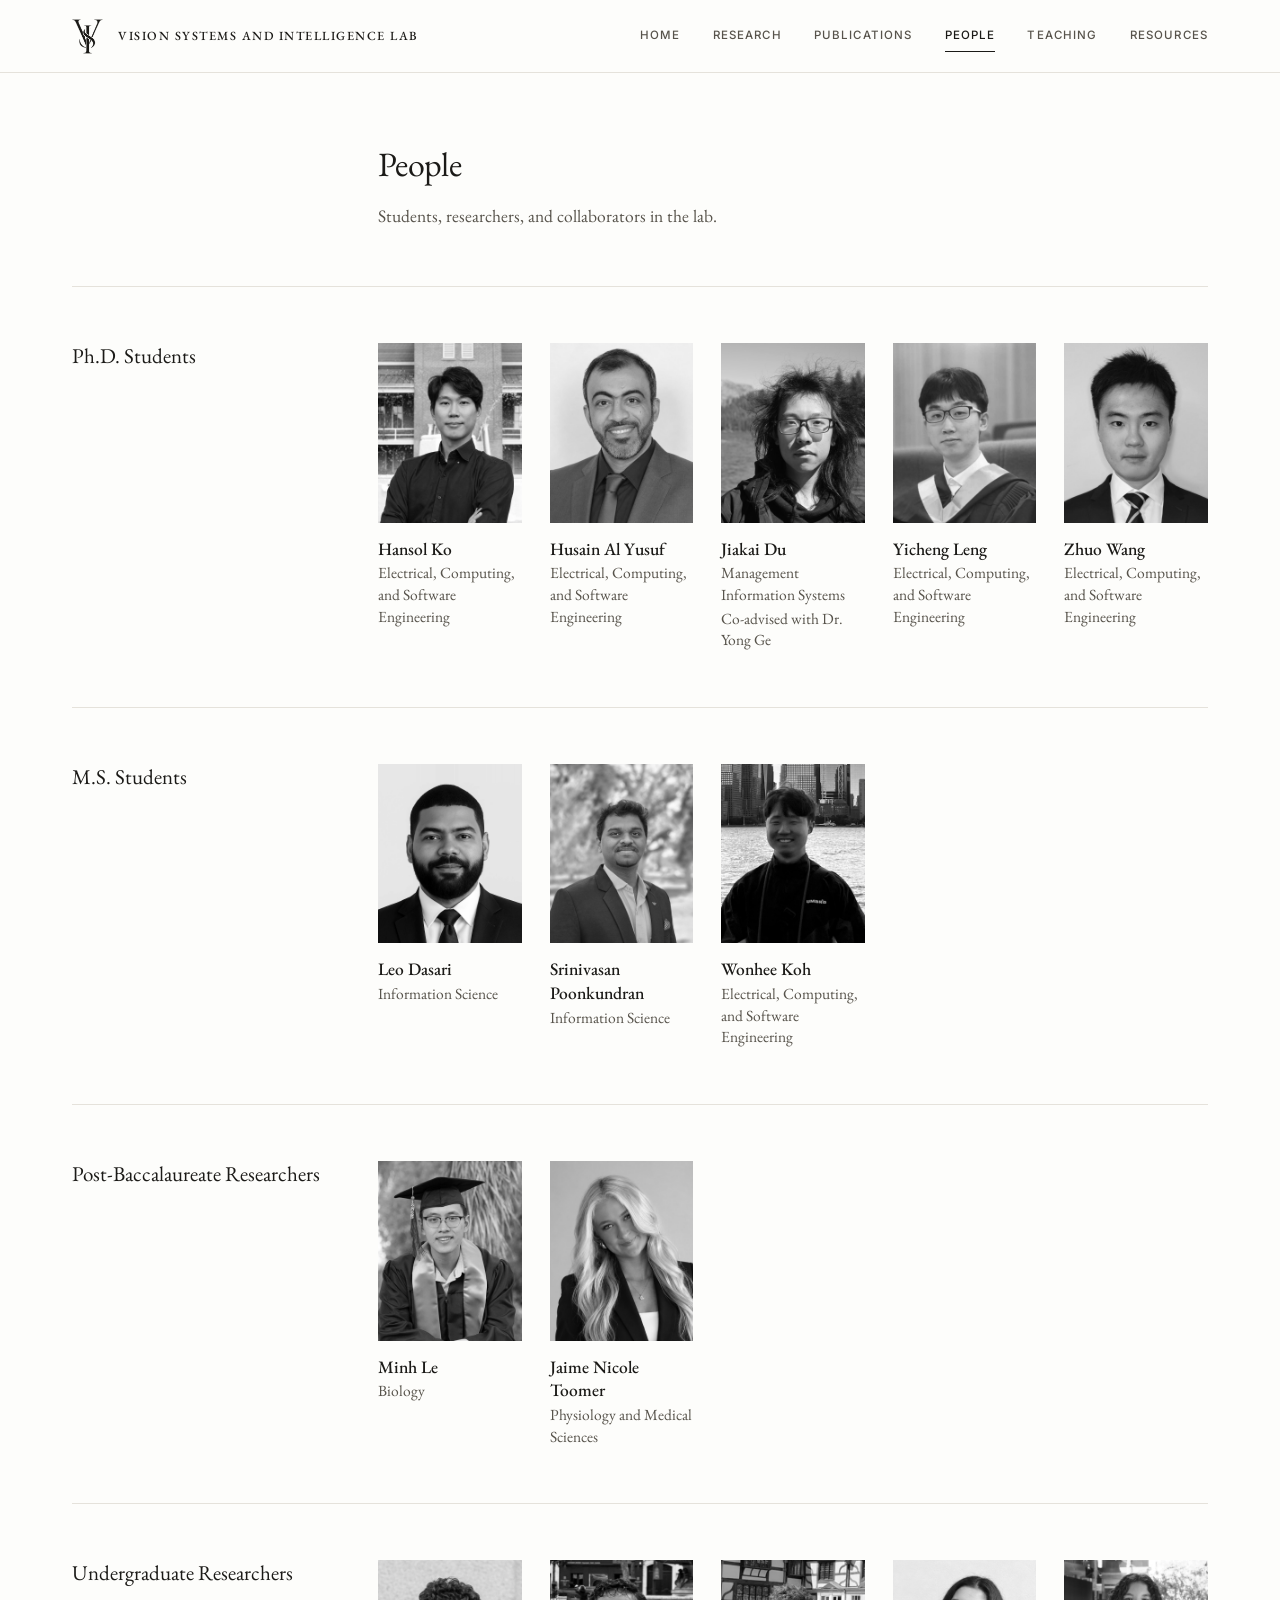
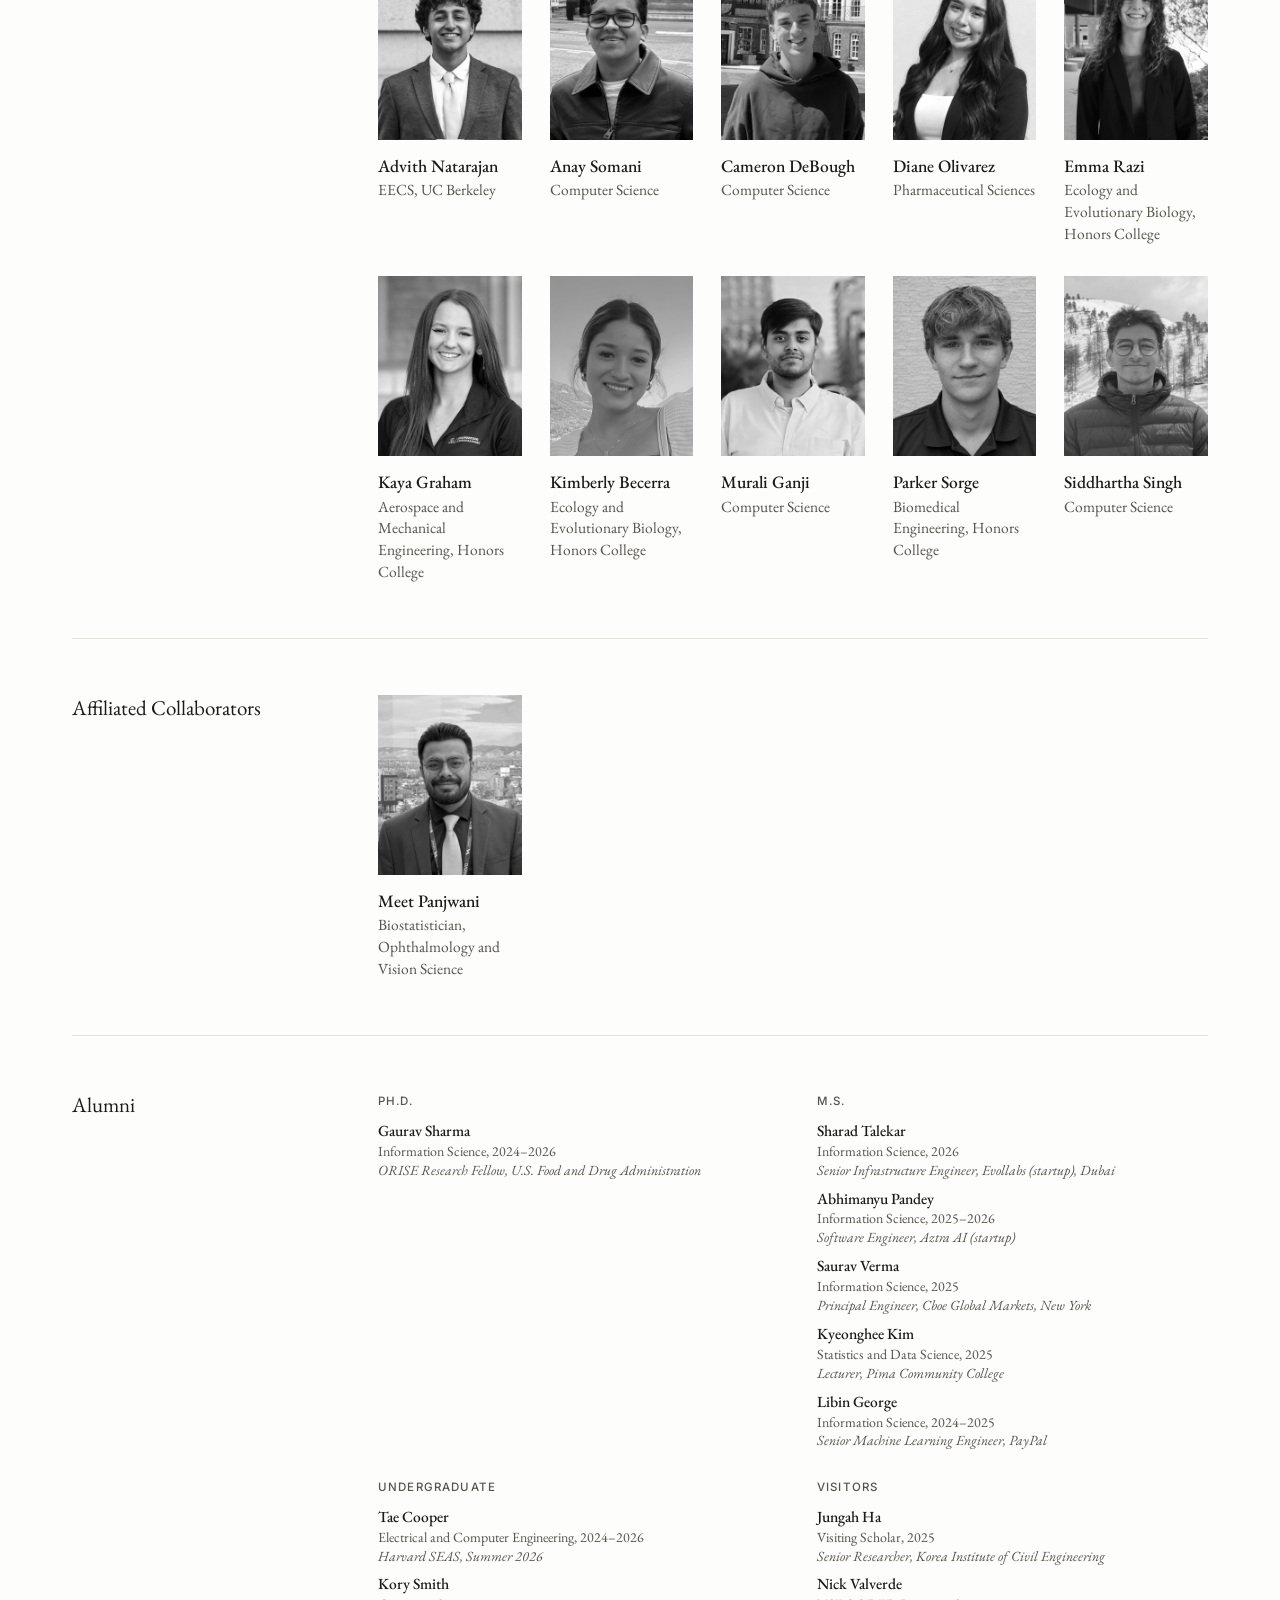
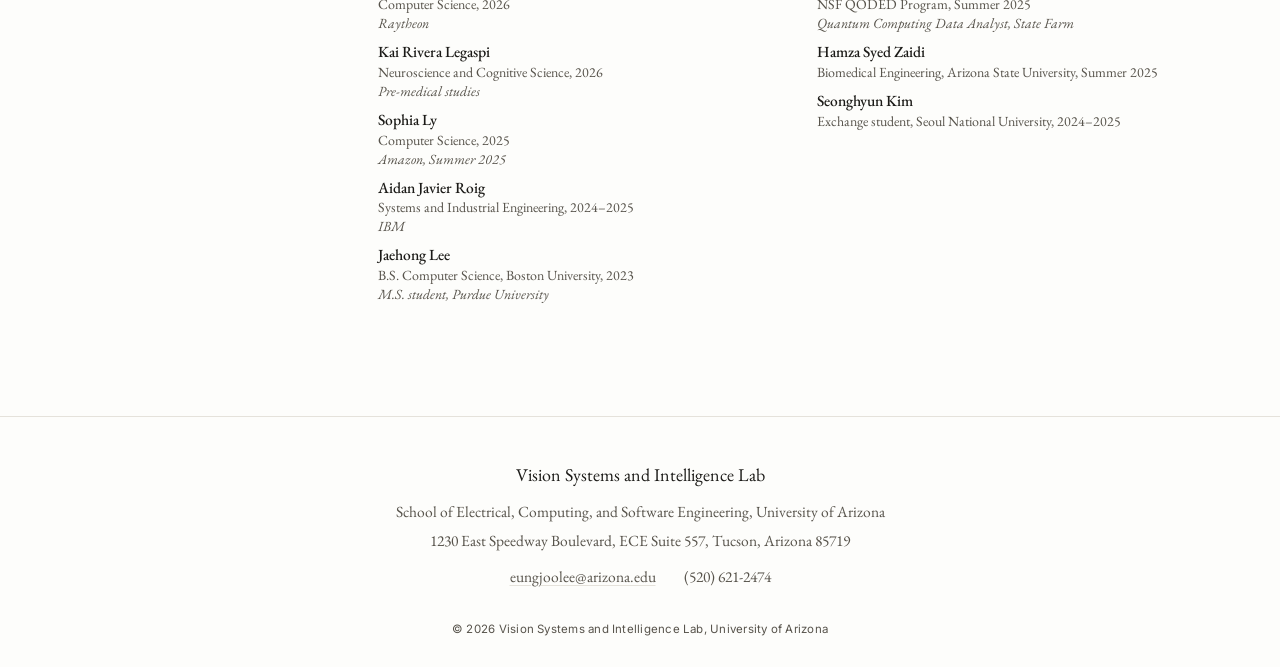
==== commit 37137bf0: "Replace Manglam Srivastav with Leo Dasari Co-Authored-By: Claude Opus 5.5 <noreply@anthropic.com> Cl" ====
--- a/people.html
+++ b/people.html
@@ -4,9 +4,9 @@
 <meta property="og:title" content="People, Vision Systems and Intelligence Lab"><meta property="og:description" content="The Vision Systems and Intelligence Laboratory at the University of Arizona builds vision systems that make reliable decisions with limited information and limited compute."><meta property="og:type" content="website"><meta property="og:site_name" content="Vision Systems and Intelligence Lab"><meta property="og:url" content="https://vsilab.github.io/people.html">
 <meta property="og:image" content="https://vsilab.github.io/assets/og-image.png?v=d3f667ca"><meta property="og:image:width" content="1200"><meta property="og:image:height" content="630"><meta property="og:image:alt" content="Vision Systems and Intelligence Lab, University of Arizona"><meta name="twitter:card" content="summary_large_image"><meta name="twitter:image" content="https://vsilab.github.io/assets/og-image.png?v=d3f667ca">
 <link rel="icon" href="assets/favicon.png"><link rel="apple-touch-icon" href="assets/apple-touch-icon.png">
-<link rel="preconnect" href="https://fonts.googleapis.com"><link rel="preconnect" href="https://fonts.gstatic.com" crossorigin><link rel="stylesheet" href="https://fonts.googleapis.com/css2?family=EB+Garamond:ital,wght@0,400;0,500;0,600;1,400&family=Inter:wght@400;500&display=swap"><link rel="stylesheet" href="assets/style.css?v=3437047d"></head>
+<link rel="preconnect" href="https://fonts.googleapis.com"><link rel="preconnect" href="https://fonts.gstatic.com" crossorigin><link rel="stylesheet" href="https://fonts.googleapis.com/css2?family=EB+Garamond:ital,wght@0,400;0,500;0,600;1,400&family=Inter:wght@400;500&display=swap"><link rel="stylesheet" href="assets/style.css?v=30c22198"></head>
 <body><a class="skip" href="#main">Skip to content</a>
 <header class="masthead"><div class="masthead-in"><a class="brand" href="index.html"><span class="mark" role="img" aria-label="VSI"></span><span class="brand-name"><span class="bn-long">Vision Systems and Intelligence Lab</span><span class="bn-short">VSI Lab</span></span></a><button class="menu" type="button" aria-expanded="false" aria-controls="nav">Menu</button><nav id="nav" class="nav" aria-label="Main"><a href="index.html" data-nav="index">Home</a><a href="research.html" data-nav="research">Research</a><a href="publications.html" data-nav="publications">Publications</a><a href="people.html" data-nav="people" aria-current="page">People</a><a href="teaching.html" data-nav="teaching">Teaching</a><a href="resources.html" data-nav="resources">Resources</a></nav></div></header>
-<main id="main" class="wrap"><section class="page-head"><h1>People</h1><p>Students, researchers, and collaborators in the lab.</p></section><section class="sec" id="phd"><h2 class="sec-title">Ph.D. Students</h2><div class="sec-body"><ul class="people"><li class="person"><div class="portrait"><img src="assets/people/hansol-ko.jpg" alt="Hansol Ko" loading="lazy" decoding="async"></div><p class="p-name">Hansol Ko</p><p class="p-dept">Electrical, Computing, and Software Engineering</p></li><li class="person"><div class="portrait"><img src="assets/people/husain-al-yusuf.jpg" alt="Husain Al Yusuf" loading="lazy" decoding="async"></div><p class="p-name">Husain Al Yusuf</p><p class="p-dept">Electrical, Computing, and Software Engineering</p></li><li class="person"><div class="portrait"><img src="assets/people/jiakai-du.jpg" alt="Jiakai Du" loading="lazy" decoding="async"></div><p class="p-name">Jiakai Du</p><p class="p-dept">Management Information Systems</p><p class="p-dept">Co-advised with Dr. Yong Ge</p></li><li class="person"><div class="portrait"><img src="assets/people/yicheng-leng.jpg" alt="Yicheng Leng" loading="lazy" decoding="async"></div><p class="p-name">Yicheng Leng</p><p class="p-dept">Electrical, Computing, and Software Engineering</p></li><li class="person"><div class="portrait"><img src="assets/people/zhuo-wang.jpg" alt="Zhuo Wang" loading="lazy" decoding="async"></div><p class="p-name">Zhuo Wang</p><p class="p-dept">Electrical, Computing, and Software Engineering</p></li></ul></div></section><section class="sec" id="ms"><h2 class="sec-title">M.S. Students</h2><div class="sec-body"><ul class="people"><li class="person"><div class="portrait"><img src="assets/people/manglam-srivastav.jpg" alt="Manglam Srivastav" loading="lazy" decoding="async"></div><p class="p-name">Manglam Srivastav</p><p class="p-dept">Information Science</p></li><li class="person"><div class="portrait"><img src="assets/people/samarla-krishna.jpg" alt="Srinivasan Poonkundran" loading="lazy" decoding="async"></div><p class="p-name">Srinivasan Poonkundran</p><p class="p-dept">Information Science</p></li><li class="person"><div class="portrait"><img src="assets/people/wonhee-koh.jpg" alt="Wonhee Koh" loading="lazy" decoding="async"></div><p class="p-name">Wonhee Koh</p><p class="p-dept">Electrical, Computing, and Software Engineering</p></li></ul></div></section><section class="sec" id="postbac"><h2 class="sec-title">Post-Baccalaureate Researchers</h2><div class="sec-body"><ul class="people"><li class="person"><div class="portrait"><img src="assets/people/minh-le.jpg" alt="Minh Le" loading="lazy" decoding="async"></div><p class="p-name">Minh Le</p><p class="p-dept">Biology</p></li><li class="person"><div class="portrait"><img src="assets/people/jaime-toomer.jpg" alt="Jaime Nicole Toomer" loading="lazy" decoding="async"></div><p class="p-name">Jaime Nicole Toomer</p><p class="p-dept">Physiology and Medical Sciences</p></li></ul></div></section><section class="sec" id="undergrad"><h2 class="sec-title">Undergraduate Researchers</h2><div class="sec-body"><ul class="people"><li class="person"><div class="portrait"><img src="assets/people/advith-natarajan.jpg" alt="Advith Natarajan" loading="lazy" decoding="async"></div><p class="p-name">Advith Natarajan</p><p class="p-dept">EECS, UC Berkeley</p></li><li class="person"><div class="portrait"><img src="assets/people/anay-somani.jpg" alt="Anay Somani" loading="lazy" decoding="async"></div><p class="p-name">Anay Somani</p><p class="p-dept">Computer Science</p></li><li class="person"><div class="portrait"><img src="assets/people/cameron-debough-v3.jpg" alt="Cameron DeBough" loading="lazy" decoding="async"></div><p class="p-name">Cameron DeBough</p><p class="p-dept">Computer Science</p></li><li class="person"><div class="portrait"><img src="assets/people/diane-olivarez-v4.jpg" alt="Diane Olivarez" loading="lazy" decoding="async"></div><p class="p-name">Diane Olivarez</p><p class="p-dept">Pharmaceutical Sciences</p></li><li class="person"><div class="portrait"><img src="assets/people/emma-razi-v2.jpg" alt="Emma Razi" loading="lazy" decoding="async"></div><p class="p-name">Emma Razi</p><p class="p-dept">Ecology and Evolutionary Biology, Honors College</p></li><li class="person"><div class="portrait"><img src="assets/people/kaya-graham.jpg" alt="Kaya Graham" loading="lazy" decoding="async"></div><p class="p-name">Kaya Graham</p><p class="p-dept">Aerospace and Mechanical Engineering, Honors College</p></li><li class="person"><div class="portrait"><img src="assets/people/kimberly-becerra.jpg" alt="Kimberly Becerra" loading="lazy" decoding="async"></div><p class="p-name">Kimberly Becerra</p><p class="p-dept">Ecology and Evolutionary Biology, Honors College</p></li><li class="person"><div class="portrait"><img src="assets/people/murali-karthik-ganji.jpg" alt="Murali Ganji" loading="lazy" decoding="async"></div><p class="p-name">Murali Ganji</p><p class="p-dept">Computer Science</p></li><li class="person"><div class="portrait"><img src="assets/people/parker-sorge.jpg" alt="Parker Sorge" loading="lazy" decoding="async"></div><p class="p-name">Parker Sorge</p><p class="p-dept">Biomedical Engineering, Honors College</p></li><li class="person"><div class="portrait"><img src="assets/people/siddhartha-singh-v2.jpg" alt="Siddhartha Singh" loading="lazy" decoding="async"></div><p class="p-name">Siddhartha Singh</p><p class="p-dept">Computer Science</p></li></ul></div></section><section class="sec" id="collaborator"><h2 class="sec-title">Affiliated Collaborators</h2><div class="sec-body"><ul class="people"><li class="person"><div class="portrait"><img src="assets/people/meet-panjwani.jpg" alt="Meet Panjwani" loading="lazy" decoding="async"></div><p class="p-name">Meet Panjwani</p><p class="p-dept">Biostatistician, Ophthalmology and Vision Science</p></li></ul></div></section><section class="sec" id="alumni"><h2 class="sec-title">Alumni</h2><div class="sec-body"><div class="al-grid"><div class="al-group"><h3 class="minor">Ph.D.</h3><ul class="alumni"><li><span class="al-name">Gaurav Sharma</span><span>Information Science, 2024–2026</span><span class="al-now">ORISE Research Fellow, U.S. Food and Drug Administration</span></li></ul></div><div class="al-group"><h3 class="minor">M.S.</h3><ul class="alumni"><li><span class="al-name">Sharad Talekar</span><span>Information Science, 2026</span><span class="al-now">Senior Infrastructure Engineer, Evollabs (startup), Dubai</span></li><li><span class="al-name">Abhimanyu Pandey</span><span>Information Science, 2025–2026</span><span class="al-now">Software Engineer, Aztra AI (startup)</span></li><li><span class="al-name">Saurav Verma</span><span>Information Science, 2025</span><span class="al-now">Principal Engineer, Cboe Global Markets, New York</span></li><li><span class="al-name">Kyeonghee Kim</span><span>Statistics and Data Science, 2025</span><span class="al-now">Lecturer, Pima Community College</span></li><li><span class="al-name">Libin George</span><span>Information Science, 2024–2025</span><span class="al-now">Senior Machine Learning Engineer, PayPal</span></li></ul></div><div class="al-group"><h3 class="minor">Undergraduate</h3><ul class="alumni"><li><span class="al-name">Tae Cooper</span><span>Electrical and Computer Engineering, 2024–2026</span><span class="al-now">Harvard SEAS, Summer 2026</span></li><li><span class="al-name">Kory Smith</span><span>Computer Science, 2026</span><span class="al-now">Raytheon</span></li><li><span class="al-name">Kai Rivera Legaspi</span><span>Neuroscience and Cognitive Science, 2026</span><span class="al-now">Pre-medical studies</span></li><li><span class="al-name">Sophia Ly</span><span>Computer Science, 2025</span><span class="al-now">Amazon, Summer 2025</span></li><li><span class="al-name">Aidan Javier Roig</span><span>Systems and Industrial Engineering, 2024–2025</span><span class="al-now">IBM</span></li><li><span class="al-name">Jaehong Lee</span><span>B.S. Computer Science, Boston University, 2023</span><span class="al-now">M.S. student, Purdue University</span></li></ul></div><div class="al-group"><h3 class="minor">Visitors</h3><ul class="alumni"><li><span class="al-name">Jungah Ha</span><span>Visiting Scholar, 2025</span><span class="al-now">Senior Researcher, Korea Institute of Civil Engineering</span></li><li><span class="al-name">Nick Valverde</span><span>NSF QODED Program, Summer 2025</span><span class="al-now">Quantum Computing Data Analyst, State Farm</span></li><li><span class="al-name">Hamza Syed Zaidi</span><span>Biomedical Engineering, Arizona State University, Summer 2025</span></li><li><span class="al-name">Seonghyun Kim</span><span>Exchange student, Seoul National University, 2024–2025</span></li></ul></div></div></div></section></main>
+<main id="main" class="wrap"><section class="page-head"><h1>People</h1><p>Students, researchers, and collaborators in the lab.</p></section><section class="sec" id="phd"><h2 class="sec-title">Ph.D. Students</h2><div class="sec-body"><ul class="people"><li class="person"><div class="portrait"><img src="assets/people/hansol-ko.jpg" alt="Hansol Ko" loading="lazy" decoding="async"></div><p class="p-name">Hansol Ko</p><p class="p-dept">Electrical, Computing, and Software Engineering</p></li><li class="person"><div class="portrait"><img src="assets/people/husain-al-yusuf.jpg" alt="Husain Al Yusuf" loading="lazy" decoding="async"></div><p class="p-name">Husain Al Yusuf</p><p class="p-dept">Electrical, Computing, and Software Engineering</p></li><li class="person"><div class="portrait"><img src="assets/people/jiakai-du.jpg" alt="Jiakai Du" loading="lazy" decoding="async"></div><p class="p-name">Jiakai Du</p><p class="p-dept">Management Information Systems</p><p class="p-dept">Co-advised with Dr. Yong Ge</p></li><li class="person"><div class="portrait"><img src="assets/people/yicheng-leng.jpg" alt="Yicheng Leng" loading="lazy" decoding="async"></div><p class="p-name">Yicheng Leng</p><p class="p-dept">Electrical, Computing, and Software Engineering</p></li><li class="person"><div class="portrait"><img src="assets/people/zhuo-wang.jpg" alt="Zhuo Wang" loading="lazy" decoding="async"></div><p class="p-name">Zhuo Wang</p><p class="p-dept">Electrical, Computing, and Software Engineering</p></li></ul></div></section><section class="sec" id="ms"><h2 class="sec-title">M.S. Students</h2><div class="sec-body"><ul class="people"><li class="person"><div class="portrait"><img src="assets/people/leo-dasari.jpg" alt="Leo Dasari" loading="lazy" decoding="async"></div><p class="p-name">Leo Dasari</p><p class="p-dept">Information Science</p></li><li class="person"><div class="portrait"><img src="assets/people/samarla-krishna.jpg" alt="Srinivasan Poonkundran" loading="lazy" decoding="async"></div><p class="p-name">Srinivasan Poonkundran</p><p class="p-dept">Information Science</p></li><li class="person"><div class="portrait"><img src="assets/people/wonhee-koh.jpg" alt="Wonhee Koh" loading="lazy" decoding="async"></div><p class="p-name">Wonhee Koh</p><p class="p-dept">Electrical, Computing, and Software Engineering</p></li></ul></div></section><section class="sec" id="postbac"><h2 class="sec-title">Post-Baccalaureate Researchers</h2><div class="sec-body"><ul class="people"><li class="person"><div class="portrait"><img src="assets/people/minh-le.jpg" alt="Minh Le" loading="lazy" decoding="async"></div><p class="p-name">Minh Le</p><p class="p-dept">Biology</p></li><li class="person"><div class="portrait"><img src="assets/people/jaime-toomer.jpg" alt="Jaime Nicole Toomer" loading="lazy" decoding="async"></div><p class="p-name">Jaime Nicole Toomer</p><p class="p-dept">Physiology and Medical Sciences</p></li></ul></div></section><section class="sec" id="undergrad"><h2 class="sec-title">Undergraduate Researchers</h2><div class="sec-body"><ul class="people"><li class="person"><div class="portrait"><img src="assets/people/advith-natarajan.jpg" alt="Advith Natarajan" loading="lazy" decoding="async"></div><p class="p-name">Advith Natarajan</p><p class="p-dept">EECS, UC Berkeley</p></li><li class="person"><div class="portrait"><img src="assets/people/anay-somani.jpg" alt="Anay Somani" loading="lazy" decoding="async"></div><p class="p-name">Anay Somani</p><p class="p-dept">Computer Science</p></li><li class="person"><div class="portrait"><img src="assets/people/cameron-debough-v3.jpg" alt="Cameron DeBough" loading="lazy" decoding="async"></div><p class="p-name">Cameron DeBough</p><p class="p-dept">Computer Science</p></li><li class="person"><div class="portrait"><img src="assets/people/diane-olivarez-v4.jpg" alt="Diane Olivarez" loading="lazy" decoding="async"></div><p class="p-name">Diane Olivarez</p><p class="p-dept">Pharmaceutical Sciences</p></li><li class="person"><div class="portrait"><img src="assets/people/emma-razi-v2.jpg" alt="Emma Razi" loading="lazy" decoding="async"></div><p class="p-name">Emma Razi</p><p class="p-dept">Ecology and Evolutionary Biology, Honors College</p></li><li class="person"><div class="portrait"><img src="assets/people/kaya-graham.jpg" alt="Kaya Graham" loading="lazy" decoding="async"></div><p class="p-name">Kaya Graham</p><p class="p-dept">Aerospace and Mechanical Engineering, Honors College</p></li><li class="person"><div class="portrait"><img src="assets/people/kimberly-becerra.jpg" alt="Kimberly Becerra" loading="lazy" decoding="async"></div><p class="p-name">Kimberly Becerra</p><p class="p-dept">Ecology and Evolutionary Biology, Honors College</p></li><li class="person"><div class="portrait"><img src="assets/people/murali-karthik-ganji.jpg" alt="Murali Ganji" loading="lazy" decoding="async"></div><p class="p-name">Murali Ganji</p><p class="p-dept">Computer Science</p></li><li class="person"><div class="portrait"><img src="assets/people/parker-sorge.jpg" alt="Parker Sorge" loading="lazy" decoding="async"></div><p class="p-name">Parker Sorge</p><p class="p-dept">Biomedical Engineering, Honors College</p></li><li class="person"><div class="portrait"><img src="assets/people/siddhartha-singh-v2.jpg" alt="Siddhartha Singh" loading="lazy" decoding="async"></div><p class="p-name">Siddhartha Singh</p><p class="p-dept">Computer Science</p></li></ul></div></section><section class="sec" id="collaborator"><h2 class="sec-title">Affiliated Collaborators</h2><div class="sec-body"><ul class="people"><li class="person"><div class="portrait"><img src="assets/people/meet-panjwani.jpg" alt="Meet Panjwani" loading="lazy" decoding="async"></div><p class="p-name">Meet Panjwani</p><p class="p-dept">Biostatistician, Ophthalmology and Vision Science</p></li></ul></div></section><section class="sec" id="alumni"><h2 class="sec-title">Alumni</h2><div class="sec-body"><div class="al-grid"><div class="al-group"><h3 class="minor">Ph.D.</h3><ul class="alumni"><li><span class="al-name">Gaurav Sharma</span><span>Information Science, 2024–2026</span><span class="al-now">ORISE Research Fellow, U.S. Food and Drug Administration</span></li></ul></div><div class="al-group"><h3 class="minor">M.S.</h3><ul class="alumni"><li><span class="al-name">Sharad Talekar</span><span>Information Science, 2026</span><span class="al-now">Senior Infrastructure Engineer, Evollabs (startup), Dubai</span></li><li><span class="al-name">Abhimanyu Pandey</span><span>Information Science, 2025–2026</span><span class="al-now">Software Engineer, Aztra AI (startup)</span></li><li><span class="al-name">Saurav Verma</span><span>Information Science, 2025</span><span class="al-now">Principal Engineer, Cboe Global Markets, New York</span></li><li><span class="al-name">Kyeonghee Kim</span><span>Statistics and Data Science, 2025</span><span class="al-now">Lecturer, Pima Community College</span></li><li><span class="al-name">Libin George</span><span>Information Science, 2024–2025</span><span class="al-now">Senior Machine Learning Engineer, PayPal</span></li></ul></div><div class="al-group"><h3 class="minor">Undergraduate</h3><ul class="alumni"><li><span class="al-name">Tae Cooper</span><span>Electrical and Computer Engineering, 2024–2026</span><span class="al-now">Harvard SEAS, Summer 2026</span></li><li><span class="al-name">Kory Smith</span><span>Computer Science, 2026</span><span class="al-now">Raytheon</span></li><li><span class="al-name">Kai Rivera Legaspi</span><span>Neuroscience and Cognitive Science, 2026</span><span class="al-now">Pre-medical studies</span></li><li><span class="al-name">Sophia Ly</span><span>Computer Science, 2025</span><span class="al-now">Amazon, Summer 2025</span></li><li><span class="al-name">Aidan Javier Roig</span><span>Systems and Industrial Engineering, 2024–2025</span><span class="al-now">IBM</span></li><li><span class="al-name">Jaehong Lee</span><span>B.S. Computer Science, Boston University, 2023</span><span class="al-now">M.S. student, Purdue University</span></li></ul></div><div class="al-group"><h3 class="minor">Visitors</h3><ul class="alumni"><li><span class="al-name">Jungah Ha</span><span>Visiting Scholar, 2025</span><span class="al-now">Senior Researcher, Korea Institute of Civil Engineering</span></li><li><span class="al-name">Nick Valverde</span><span>NSF QODED Program, Summer 2025</span><span class="al-now">Quantum Computing Data Analyst, State Farm</span></li><li><span class="al-name">Hamza Syed Zaidi</span><span>Biomedical Engineering, Arizona State University, Summer 2025</span></li><li><span class="al-name">Seonghyun Kim</span><span>Exchange student, Seoul National University, 2024–2025</span></li></ul></div></div></div></section></main>
 <footer class="foot"><div class="foot-in"><p class="foot-name">Vision Systems and Intelligence Lab</p><p><span class="nw">School of Electrical, Computing, and Software Engineering</span>, <span class="nw">University of Arizona</span></p><p><span class="nw">1230 East Speedway Boulevard</span>, <span class="nw">ECE Suite 557</span>, <span class="nw">Tucson, Arizona 85719</span></p><p class="foot-contact"><a href="mailto:eungjoolee@arizona.edu">eungjoolee@arizona.edu</a><span>(520) 621-2474</span></p><p class="foot-copy">© 2026 Vision Systems and Intelligence Lab, University of Arizona</p></div></footer>
 <script src="assets/site.js?v=8c8b1245"></script></body></html>
--- a/assets/style.css
+++ b/assets/style.css
@@ -358,3 +358,6 @@
 @media (max-width:1060px){
   .sec.numbered .r-num{position:static;display:block;width:auto;font-size:var(--fs-5);margin-bottom:6px}
 }
+
+/* home intro and join note: wider than the 64ch body measure, a little short of the full section width */
+.hero p,.hero .join{max-width:760px;width:auto}
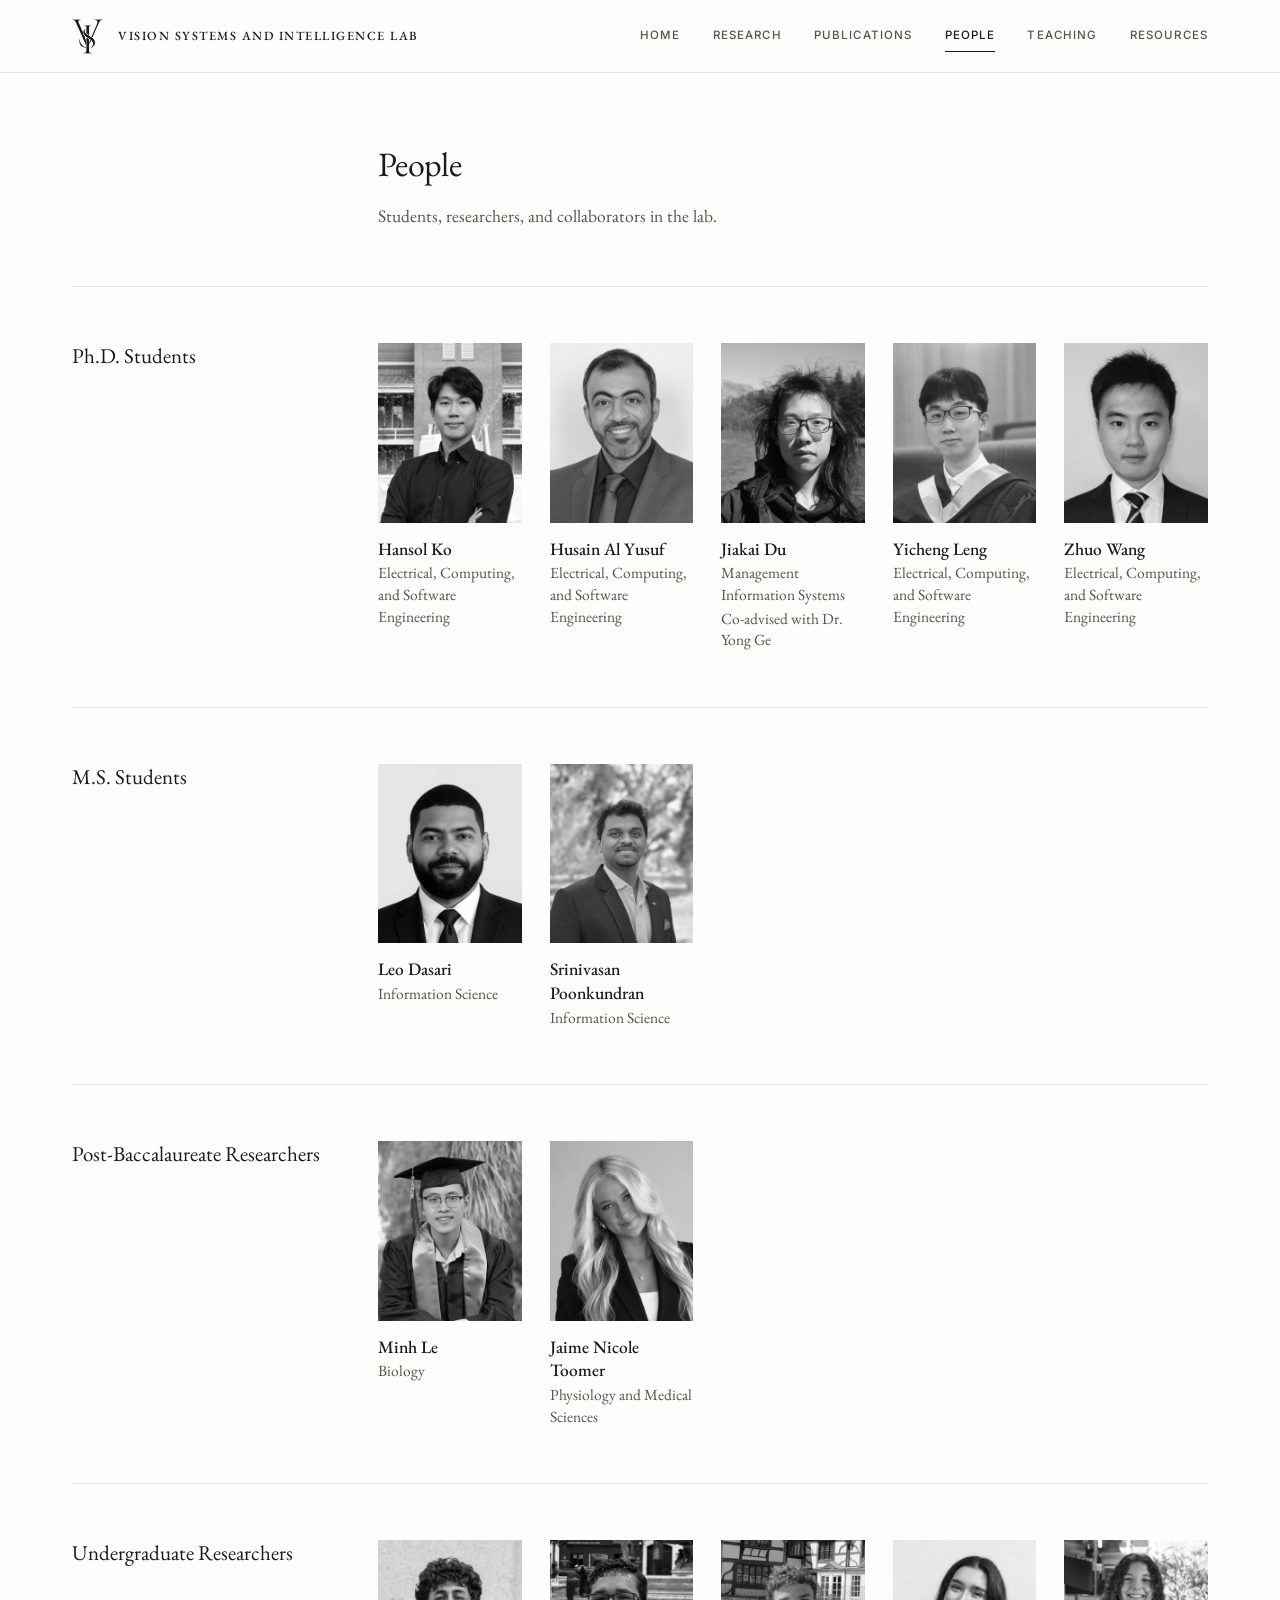
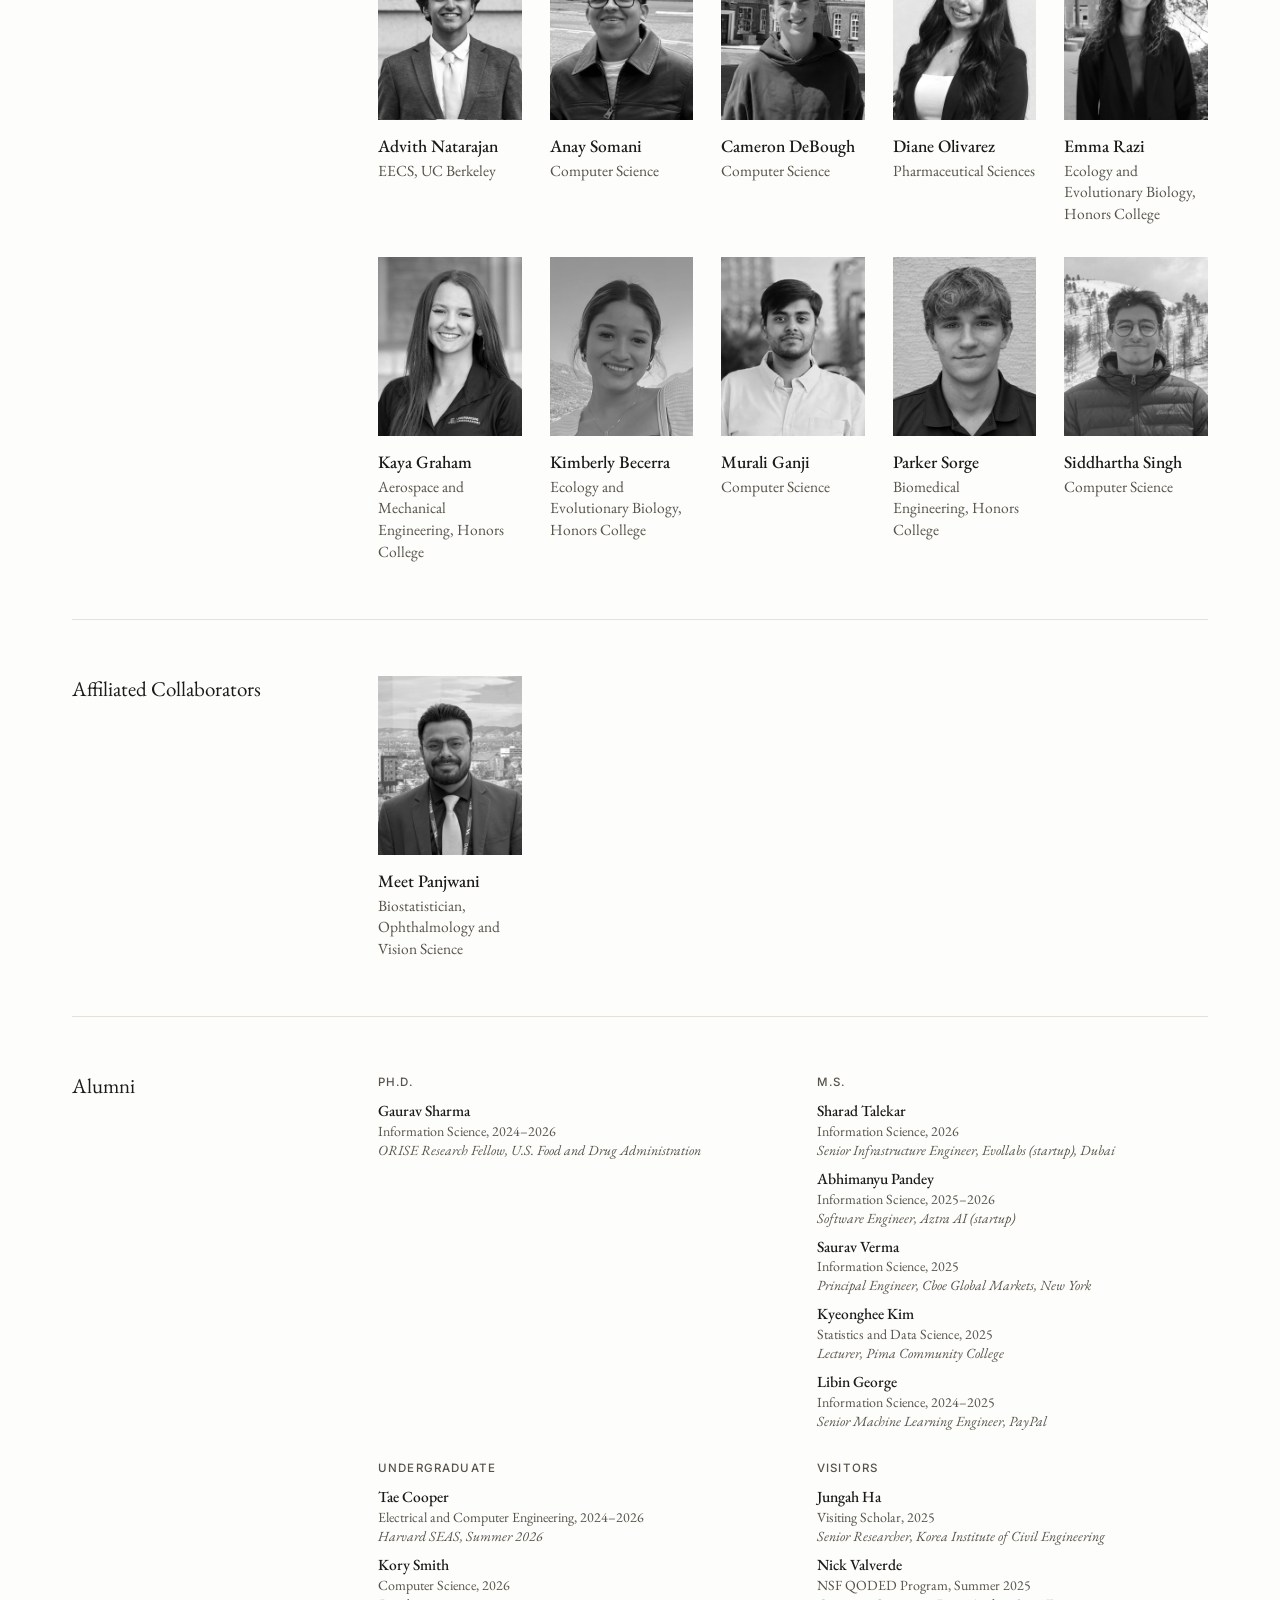
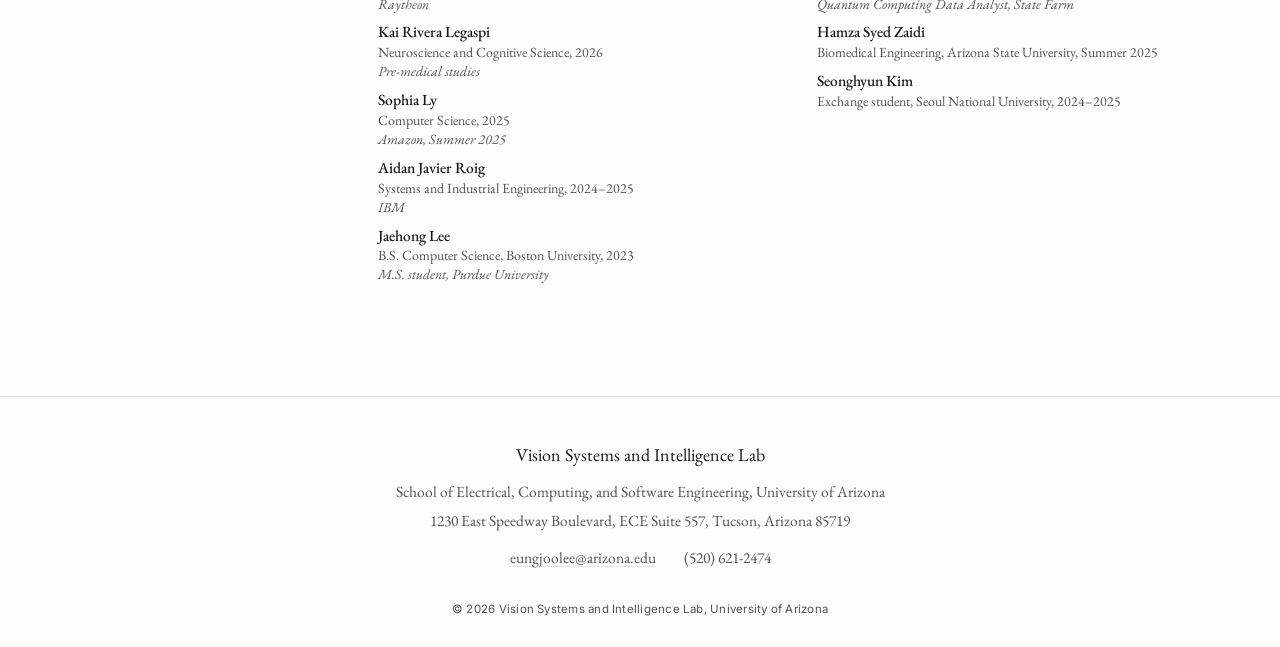
==== commit 6d6cfaec: "Remove Wonhee Koh from the M.S. student directory" ====
--- a/people.html
+++ b/people.html
@@ -7,6 +7,6 @@
 <link rel="preconnect" href="https://fonts.googleapis.com"><link rel="preconnect" href="https://fonts.gstatic.com" crossorigin><link rel="stylesheet" href="https://fonts.googleapis.com/css2?family=EB+Garamond:ital,wght@0,400;0,500;0,600;1,400&family=Inter:wght@400;500&display=swap"><link rel="stylesheet" href="assets/style.css?v=30c22198"></head>
 <body><a class="skip" href="#main">Skip to content</a>
 <header class="masthead"><div class="masthead-in"><a class="brand" href="index.html"><span class="mark" role="img" aria-label="VSI"></span><span class="brand-name"><span class="bn-long">Vision Systems and Intelligence Lab</span><span class="bn-short">VSI Lab</span></span></a><button class="menu" type="button" aria-expanded="false" aria-controls="nav">Menu</button><nav id="nav" class="nav" aria-label="Main"><a href="index.html" data-nav="index">Home</a><a href="research.html" data-nav="research">Research</a><a href="publications.html" data-nav="publications">Publications</a><a href="people.html" data-nav="people" aria-current="page">People</a><a href="teaching.html" data-nav="teaching">Teaching</a><a href="resources.html" data-nav="resources">Resources</a></nav></div></header>
-<main id="main" class="wrap"><section class="page-head"><h1>People</h1><p>Students, researchers, and collaborators in the lab.</p></section><section class="sec" id="phd"><h2 class="sec-title">Ph.D. Students</h2><div class="sec-body"><ul class="people"><li class="person"><div class="portrait"><img src="assets/people/hansol-ko.jpg" alt="Hansol Ko" loading="lazy" decoding="async"></div><p class="p-name">Hansol Ko</p><p class="p-dept">Electrical, Computing, and Software Engineering</p></li><li class="person"><div class="portrait"><img src="assets/people/husain-al-yusuf.jpg" alt="Husain Al Yusuf" loading="lazy" decoding="async"></div><p class="p-name">Husain Al Yusuf</p><p class="p-dept">Electrical, Computing, and Software Engineering</p></li><li class="person"><div class="portrait"><img src="assets/people/jiakai-du.jpg" alt="Jiakai Du" loading="lazy" decoding="async"></div><p class="p-name">Jiakai Du</p><p class="p-dept">Management Information Systems</p><p class="p-dept">Co-advised with Dr. Yong Ge</p></li><li class="person"><div class="portrait"><img src="assets/people/yicheng-leng.jpg" alt="Yicheng Leng" loading="lazy" decoding="async"></div><p class="p-name">Yicheng Leng</p><p class="p-dept">Electrical, Computing, and Software Engineering</p></li><li class="person"><div class="portrait"><img src="assets/people/zhuo-wang.jpg" alt="Zhuo Wang" loading="lazy" decoding="async"></div><p class="p-name">Zhuo Wang</p><p class="p-dept">Electrical, Computing, and Software Engineering</p></li></ul></div></section><section class="sec" id="ms"><h2 class="sec-title">M.S. Students</h2><div class="sec-body"><ul class="people"><li class="person"><div class="portrait"><img src="assets/people/leo-dasari.jpg" alt="Leo Dasari" loading="lazy" decoding="async"></div><p class="p-name">Leo Dasari</p><p class="p-dept">Information Science</p></li><li class="person"><div class="portrait"><img src="assets/people/samarla-krishna.jpg" alt="Srinivasan Poonkundran" loading="lazy" decoding="async"></div><p class="p-name">Srinivasan Poonkundran</p><p class="p-dept">Information Science</p></li><li class="person"><div class="portrait"><img src="assets/people/wonhee-koh.jpg" alt="Wonhee Koh" loading="lazy" decoding="async"></div><p class="p-name">Wonhee Koh</p><p class="p-dept">Electrical, Computing, and Software Engineering</p></li></ul></div></section><section class="sec" id="postbac"><h2 class="sec-title">Post-Baccalaureate Researchers</h2><div class="sec-body"><ul class="people"><li class="person"><div class="portrait"><img src="assets/people/minh-le.jpg" alt="Minh Le" loading="lazy" decoding="async"></div><p class="p-name">Minh Le</p><p class="p-dept">Biology</p></li><li class="person"><div class="portrait"><img src="assets/people/jaime-toomer.jpg" alt="Jaime Nicole Toomer" loading="lazy" decoding="async"></div><p class="p-name">Jaime Nicole Toomer</p><p class="p-dept">Physiology and Medical Sciences</p></li></ul></div></section><section class="sec" id="undergrad"><h2 class="sec-title">Undergraduate Researchers</h2><div class="sec-body"><ul class="people"><li class="person"><div class="portrait"><img src="assets/people/advith-natarajan.jpg" alt="Advith Natarajan" loading="lazy" decoding="async"></div><p class="p-name">Advith Natarajan</p><p class="p-dept">EECS, UC Berkeley</p></li><li class="person"><div class="portrait"><img src="assets/people/anay-somani.jpg" alt="Anay Somani" loading="lazy" decoding="async"></div><p class="p-name">Anay Somani</p><p class="p-dept">Computer Science</p></li><li class="person"><div class="portrait"><img src="assets/people/cameron-debough-v3.jpg" alt="Cameron DeBough" loading="lazy" decoding="async"></div><p class="p-name">Cameron DeBough</p><p class="p-dept">Computer Science</p></li><li class="person"><div class="portrait"><img src="assets/people/diane-olivarez-v4.jpg" alt="Diane Olivarez" loading="lazy" decoding="async"></div><p class="p-name">Diane Olivarez</p><p class="p-dept">Pharmaceutical Sciences</p></li><li class="person"><div class="portrait"><img src="assets/people/emma-razi-v2.jpg" alt="Emma Razi" loading="lazy" decoding="async"></div><p class="p-name">Emma Razi</p><p class="p-dept">Ecology and Evolutionary Biology, Honors College</p></li><li class="person"><div class="portrait"><img src="assets/people/kaya-graham.jpg" alt="Kaya Graham" loading="lazy" decoding="async"></div><p class="p-name">Kaya Graham</p><p class="p-dept">Aerospace and Mechanical Engineering, Honors College</p></li><li class="person"><div class="portrait"><img src="assets/people/kimberly-becerra.jpg" alt="Kimberly Becerra" loading="lazy" decoding="async"></div><p class="p-name">Kimberly Becerra</p><p class="p-dept">Ecology and Evolutionary Biology, Honors College</p></li><li class="person"><div class="portrait"><img src="assets/people/murali-karthik-ganji.jpg" alt="Murali Ganji" loading="lazy" decoding="async"></div><p class="p-name">Murali Ganji</p><p class="p-dept">Computer Science</p></li><li class="person"><div class="portrait"><img src="assets/people/parker-sorge.jpg" alt="Parker Sorge" loading="lazy" decoding="async"></div><p class="p-name">Parker Sorge</p><p class="p-dept">Biomedical Engineering, Honors College</p></li><li class="person"><div class="portrait"><img src="assets/people/siddhartha-singh-v2.jpg" alt="Siddhartha Singh" loading="lazy" decoding="async"></div><p class="p-name">Siddhartha Singh</p><p class="p-dept">Computer Science</p></li></ul></div></section><section class="sec" id="collaborator"><h2 class="sec-title">Affiliated Collaborators</h2><div class="sec-body"><ul class="people"><li class="person"><div class="portrait"><img src="assets/people/meet-panjwani.jpg" alt="Meet Panjwani" loading="lazy" decoding="async"></div><p class="p-name">Meet Panjwani</p><p class="p-dept">Biostatistician, Ophthalmology and Vision Science</p></li></ul></div></section><section class="sec" id="alumni"><h2 class="sec-title">Alumni</h2><div class="sec-body"><div class="al-grid"><div class="al-group"><h3 class="minor">Ph.D.</h3><ul class="alumni"><li><span class="al-name">Gaurav Sharma</span><span>Information Science, 2024–2026</span><span class="al-now">ORISE Research Fellow, U.S. Food and Drug Administration</span></li></ul></div><div class="al-group"><h3 class="minor">M.S.</h3><ul class="alumni"><li><span class="al-name">Sharad Talekar</span><span>Information Science, 2026</span><span class="al-now">Senior Infrastructure Engineer, Evollabs (startup), Dubai</span></li><li><span class="al-name">Abhimanyu Pandey</span><span>Information Science, 2025–2026</span><span class="al-now">Software Engineer, Aztra AI (startup)</span></li><li><span class="al-name">Saurav Verma</span><span>Information Science, 2025</span><span class="al-now">Principal Engineer, Cboe Global Markets, New York</span></li><li><span class="al-name">Kyeonghee Kim</span><span>Statistics and Data Science, 2025</span><span class="al-now">Lecturer, Pima Community College</span></li><li><span class="al-name">Libin George</span><span>Information Science, 2024–2025</span><span class="al-now">Senior Machine Learning Engineer, PayPal</span></li></ul></div><div class="al-group"><h3 class="minor">Undergraduate</h3><ul class="alumni"><li><span class="al-name">Tae Cooper</span><span>Electrical and Computer Engineering, 2024–2026</span><span class="al-now">Harvard SEAS, Summer 2026</span></li><li><span class="al-name">Kory Smith</span><span>Computer Science, 2026</span><span class="al-now">Raytheon</span></li><li><span class="al-name">Kai Rivera Legaspi</span><span>Neuroscience and Cognitive Science, 2026</span><span class="al-now">Pre-medical studies</span></li><li><span class="al-name">Sophia Ly</span><span>Computer Science, 2025</span><span class="al-now">Amazon, Summer 2025</span></li><li><span class="al-name">Aidan Javier Roig</span><span>Systems and Industrial Engineering, 2024–2025</span><span class="al-now">IBM</span></li><li><span class="al-name">Jaehong Lee</span><span>B.S. Computer Science, Boston University, 2023</span><span class="al-now">M.S. student, Purdue University</span></li></ul></div><div class="al-group"><h3 class="minor">Visitors</h3><ul class="alumni"><li><span class="al-name">Jungah Ha</span><span>Visiting Scholar, 2025</span><span class="al-now">Senior Researcher, Korea Institute of Civil Engineering</span></li><li><span class="al-name">Nick Valverde</span><span>NSF QODED Program, Summer 2025</span><span class="al-now">Quantum Computing Data Analyst, State Farm</span></li><li><span class="al-name">Hamza Syed Zaidi</span><span>Biomedical Engineering, Arizona State University, Summer 2025</span></li><li><span class="al-name">Seonghyun Kim</span><span>Exchange student, Seoul National University, 2024–2025</span></li></ul></div></div></div></section></main>
+<main id="main" class="wrap"><section class="page-head"><h1>People</h1><p>Students, researchers, and collaborators in the lab.</p></section><section class="sec" id="phd"><h2 class="sec-title">Ph.D. Students</h2><div class="sec-body"><ul class="people"><li class="person"><div class="portrait"><img src="assets/people/hansol-ko.jpg" alt="Hansol Ko" loading="lazy" decoding="async"></div><p class="p-name">Hansol Ko</p><p class="p-dept">Electrical, Computing, and Software Engineering</p></li><li class="person"><div class="portrait"><img src="assets/people/husain-al-yusuf.jpg" alt="Husain Al Yusuf" loading="lazy" decoding="async"></div><p class="p-name">Husain Al Yusuf</p><p class="p-dept">Electrical, Computing, and Software Engineering</p></li><li class="person"><div class="portrait"><img src="assets/people/jiakai-du.jpg" alt="Jiakai Du" loading="lazy" decoding="async"></div><p class="p-name">Jiakai Du</p><p class="p-dept">Management Information Systems</p><p class="p-dept">Co-advised with Dr. Yong Ge</p></li><li class="person"><div class="portrait"><img src="assets/people/yicheng-leng.jpg" alt="Yicheng Leng" loading="lazy" decoding="async"></div><p class="p-name">Yicheng Leng</p><p class="p-dept">Electrical, Computing, and Software Engineering</p></li><li class="person"><div class="portrait"><img src="assets/people/zhuo-wang.jpg" alt="Zhuo Wang" loading="lazy" decoding="async"></div><p class="p-name">Zhuo Wang</p><p class="p-dept">Electrical, Computing, and Software Engineering</p></li></ul></div></section><section class="sec" id="ms"><h2 class="sec-title">M.S. Students</h2><div class="sec-body"><ul class="people"><li class="person"><div class="portrait"><img src="assets/people/leo-dasari.jpg" alt="Leo Dasari" loading="lazy" decoding="async"></div><p class="p-name">Leo Dasari</p><p class="p-dept">Information Science</p></li><li class="person"><div class="portrait"><img src="assets/people/samarla-krishna.jpg" alt="Srinivasan Poonkundran" loading="lazy" decoding="async"></div><p class="p-name">Srinivasan Poonkundran</p><p class="p-dept">Information Science</p></li></ul></div></section><section class="sec" id="postbac"><h2 class="sec-title">Post-Baccalaureate Researchers</h2><div class="sec-body"><ul class="people"><li class="person"><div class="portrait"><img src="assets/people/minh-le.jpg" alt="Minh Le" loading="lazy" decoding="async"></div><p class="p-name">Minh Le</p><p class="p-dept">Biology</p></li><li class="person"><div class="portrait"><img src="assets/people/jaime-toomer.jpg" alt="Jaime Nicole Toomer" loading="lazy" decoding="async"></div><p class="p-name">Jaime Nicole Toomer</p><p class="p-dept">Physiology and Medical Sciences</p></li></ul></div></section><section class="sec" id="undergrad"><h2 class="sec-title">Undergraduate Researchers</h2><div class="sec-body"><ul class="people"><li class="person"><div class="portrait"><img src="assets/people/advith-natarajan.jpg" alt="Advith Natarajan" loading="lazy" decoding="async"></div><p class="p-name">Advith Natarajan</p><p class="p-dept">EECS, UC Berkeley</p></li><li class="person"><div class="portrait"><img src="assets/people/anay-somani.jpg" alt="Anay Somani" loading="lazy" decoding="async"></div><p class="p-name">Anay Somani</p><p class="p-dept">Computer Science</p></li><li class="person"><div class="portrait"><img src="assets/people/cameron-debough-v3.jpg" alt="Cameron DeBough" loading="lazy" decoding="async"></div><p class="p-name">Cameron DeBough</p><p class="p-dept">Computer Science</p></li><li class="person"><div class="portrait"><img src="assets/people/diane-olivarez-v4.jpg" alt="Diane Olivarez" loading="lazy" decoding="async"></div><p class="p-name">Diane Olivarez</p><p class="p-dept">Pharmaceutical Sciences</p></li><li class="person"><div class="portrait"><img src="assets/people/emma-razi-v2.jpg" alt="Emma Razi" loading="lazy" decoding="async"></div><p class="p-name">Emma Razi</p><p class="p-dept">Ecology and Evolutionary Biology, Honors College</p></li><li class="person"><div class="portrait"><img src="assets/people/kaya-graham.jpg" alt="Kaya Graham" loading="lazy" decoding="async"></div><p class="p-name">Kaya Graham</p><p class="p-dept">Aerospace and Mechanical Engineering, Honors College</p></li><li class="person"><div class="portrait"><img src="assets/people/kimberly-becerra.jpg" alt="Kimberly Becerra" loading="lazy" decoding="async"></div><p class="p-name">Kimberly Becerra</p><p class="p-dept">Ecology and Evolutionary Biology, Honors College</p></li><li class="person"><div class="portrait"><img src="assets/people/murali-karthik-ganji.jpg" alt="Murali Ganji" loading="lazy" decoding="async"></div><p class="p-name">Murali Ganji</p><p class="p-dept">Computer Science</p></li><li class="person"><div class="portrait"><img src="assets/people/parker-sorge.jpg" alt="Parker Sorge" loading="lazy" decoding="async"></div><p class="p-name">Parker Sorge</p><p class="p-dept">Biomedical Engineering, Honors College</p></li><li class="person"><div class="portrait"><img src="assets/people/siddhartha-singh-v2.jpg" alt="Siddhartha Singh" loading="lazy" decoding="async"></div><p class="p-name">Siddhartha Singh</p><p class="p-dept">Computer Science</p></li></ul></div></section><section class="sec" id="collaborator"><h2 class="sec-title">Affiliated Collaborators</h2><div class="sec-body"><ul class="people"><li class="person"><div class="portrait"><img src="assets/people/meet-panjwani.jpg" alt="Meet Panjwani" loading="lazy" decoding="async"></div><p class="p-name">Meet Panjwani</p><p class="p-dept">Biostatistician, Ophthalmology and Vision Science</p></li></ul></div></section><section class="sec" id="alumni"><h2 class="sec-title">Alumni</h2><div class="sec-body"><div class="al-grid"><div class="al-group"><h3 class="minor">Ph.D.</h3><ul class="alumni"><li><span class="al-name">Gaurav Sharma</span><span>Information Science, 2024–2026</span><span class="al-now">ORISE Research Fellow, U.S. Food and Drug Administration</span></li></ul></div><div class="al-group"><h3 class="minor">M.S.</h3><ul class="alumni"><li><span class="al-name">Sharad Talekar</span><span>Information Science, 2026</span><span class="al-now">Senior Infrastructure Engineer, Evollabs (startup), Dubai</span></li><li><span class="al-name">Abhimanyu Pandey</span><span>Information Science, 2025–2026</span><span class="al-now">Software Engineer, Aztra AI (startup)</span></li><li><span class="al-name">Saurav Verma</span><span>Information Science, 2025</span><span class="al-now">Principal Engineer, Cboe Global Markets, New York</span></li><li><span class="al-name">Kyeonghee Kim</span><span>Statistics and Data Science, 2025</span><span class="al-now">Lecturer, Pima Community College</span></li><li><span class="al-name">Libin George</span><span>Information Science, 2024–2025</span><span class="al-now">Senior Machine Learning Engineer, PayPal</span></li></ul></div><div class="al-group"><h3 class="minor">Undergraduate</h3><ul class="alumni"><li><span class="al-name">Tae Cooper</span><span>Electrical and Computer Engineering, 2024–2026</span><span class="al-now">Harvard SEAS, Summer 2026</span></li><li><span class="al-name">Kory Smith</span><span>Computer Science, 2026</span><span class="al-now">Raytheon</span></li><li><span class="al-name">Kai Rivera Legaspi</span><span>Neuroscience and Cognitive Science, 2026</span><span class="al-now">Pre-medical studies</span></li><li><span class="al-name">Sophia Ly</span><span>Computer Science, 2025</span><span class="al-now">Amazon, Summer 2025</span></li><li><span class="al-name">Aidan Javier Roig</span><span>Systems and Industrial Engineering, 2024–2025</span><span class="al-now">IBM</span></li><li><span class="al-name">Jaehong Lee</span><span>B.S. Computer Science, Boston University, 2023</span><span class="al-now">M.S. student, Purdue University</span></li></ul></div><div class="al-group"><h3 class="minor">Visitors</h3><ul class="alumni"><li><span class="al-name">Jungah Ha</span><span>Visiting Scholar, 2025</span><span class="al-now">Senior Researcher, Korea Institute of Civil Engineering</span></li><li><span class="al-name">Nick Valverde</span><span>NSF QODED Program, Summer 2025</span><span class="al-now">Quantum Computing Data Analyst, State Farm</span></li><li><span class="al-name">Hamza Syed Zaidi</span><span>Biomedical Engineering, Arizona State University, Summer 2025</span></li><li><span class="al-name">Seonghyun Kim</span><span>Exchange student, Seoul National University, 2024–2025</span></li></ul></div></div></div></section></main>
 <footer class="foot"><div class="foot-in"><p class="foot-name">Vision Systems and Intelligence Lab</p><p><span class="nw">School of Electrical, Computing, and Software Engineering</span>, <span class="nw">University of Arizona</span></p><p><span class="nw">1230 East Speedway Boulevard</span>, <span class="nw">ECE Suite 557</span>, <span class="nw">Tucson, Arizona 85719</span></p><p class="foot-contact"><a href="mailto:eungjoolee@arizona.edu">eungjoolee@arizona.edu</a><span>(520) 621-2474</span></p><p class="foot-copy">© 2026 Vision Systems and Intelligence Lab, University of Arizona</p></div></footer>
 <script src="assets/site.js?v=8c8b1245"></script></body></html>
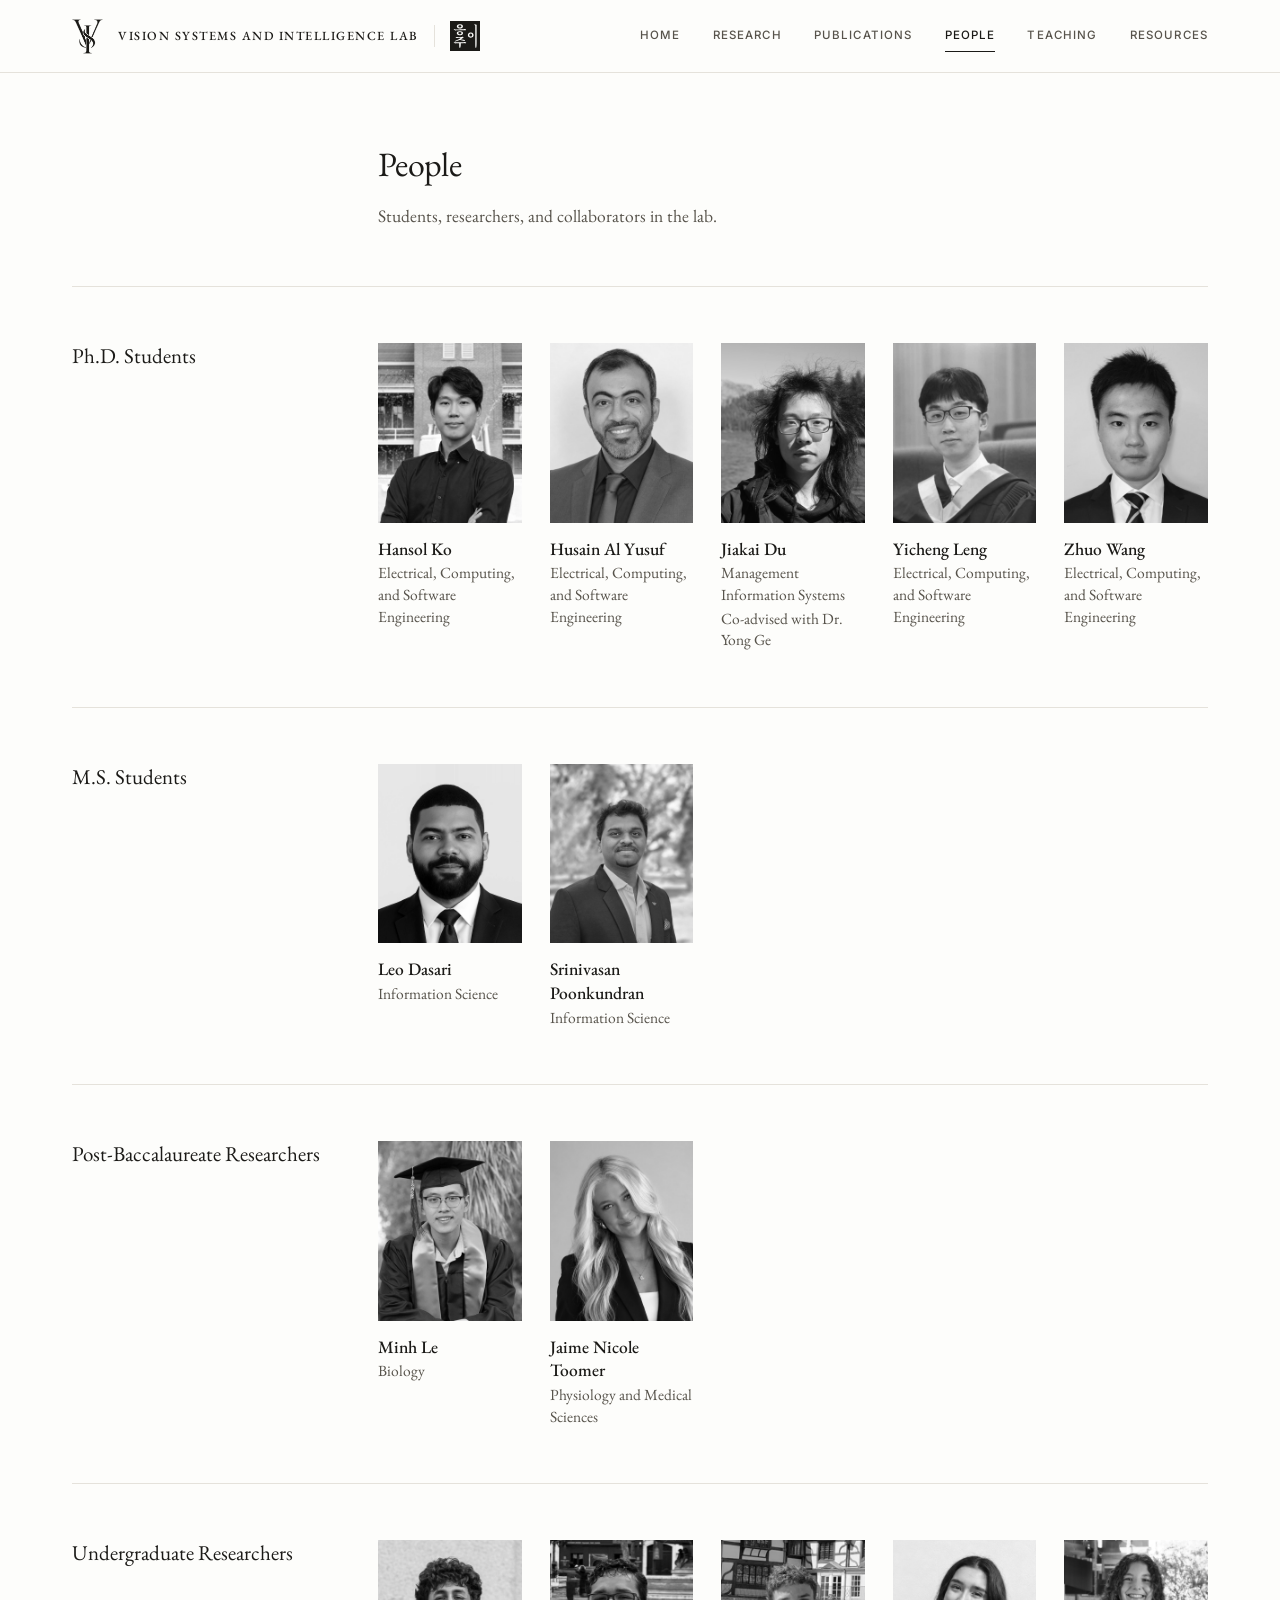
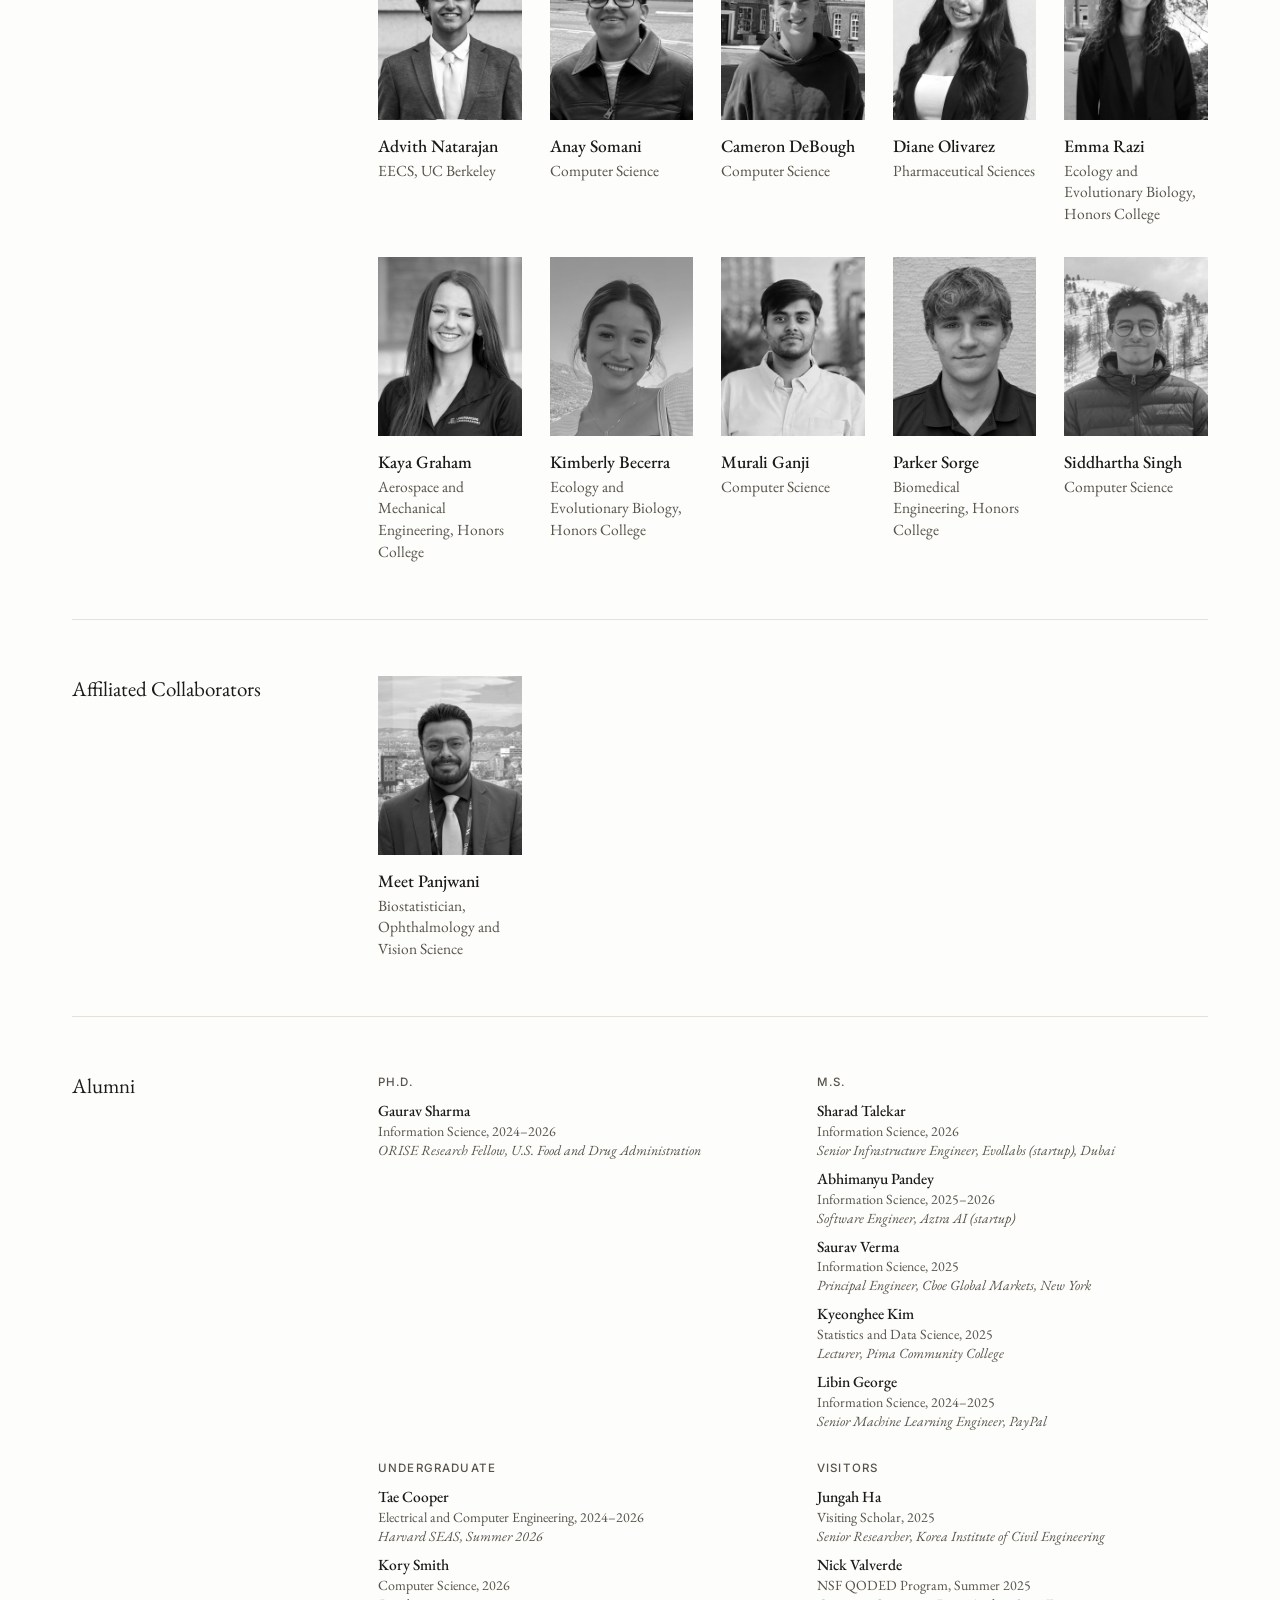
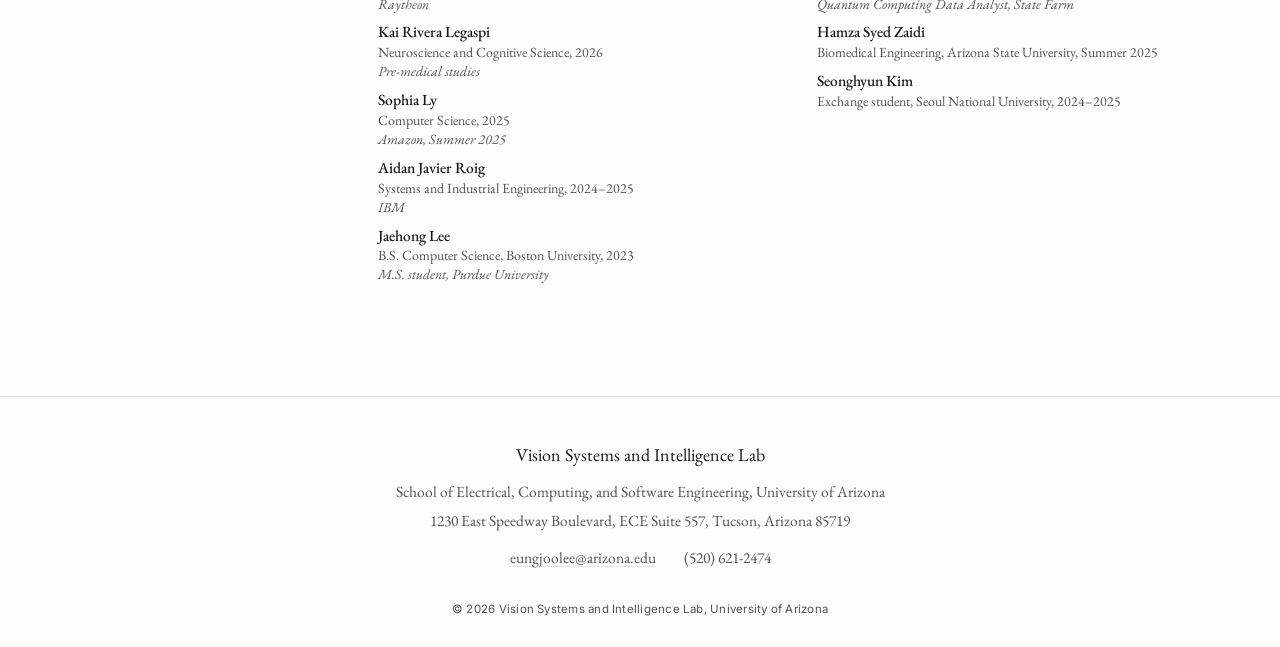
==== commit 9c2f3a19: "Header: full lab name on every screen and the 이응주 carved seal beside it Co-Authored-By: Claude Opus " ====
--- a/people.html
+++ b/people.html
@@ -4,9 +4,9 @@
 <meta property="og:title" content="People, Vision Systems and Intelligence Lab"><meta property="og:description" content="The Vision Systems and Intelligence Laboratory at the University of Arizona builds vision systems that make reliable decisions with limited information and limited compute."><meta property="og:type" content="website"><meta property="og:site_name" content="Vision Systems and Intelligence Lab"><meta property="og:url" content="https://vsilab.github.io/people.html">
 <meta property="og:image" content="https://vsilab.github.io/assets/og-image.png?v=d3f667ca"><meta property="og:image:width" content="1200"><meta property="og:image:height" content="630"><meta property="og:image:alt" content="Vision Systems and Intelligence Lab, University of Arizona"><meta name="twitter:card" content="summary_large_image"><meta name="twitter:image" content="https://vsilab.github.io/assets/og-image.png?v=d3f667ca">
 <link rel="icon" href="assets/favicon.png"><link rel="apple-touch-icon" href="assets/apple-touch-icon.png">
-<link rel="preconnect" href="https://fonts.googleapis.com"><link rel="preconnect" href="https://fonts.gstatic.com" crossorigin><link rel="stylesheet" href="https://fonts.googleapis.com/css2?family=EB+Garamond:ital,wght@0,400;0,500;0,600;1,400&family=Inter:wght@400;500&display=swap"><link rel="stylesheet" href="assets/style.css?v=30c22198"></head>
+<link rel="preconnect" href="https://fonts.googleapis.com"><link rel="preconnect" href="https://fonts.gstatic.com" crossorigin><link rel="stylesheet" href="https://fonts.googleapis.com/css2?family=EB+Garamond:ital,wght@0,400;0,500;0,600;1,400&family=Inter:wght@400;500&display=swap"><link rel="stylesheet" href="assets/style.css?v=218f733b"></head>
 <body><a class="skip" href="#main">Skip to content</a>
-<header class="masthead"><div class="masthead-in"><a class="brand" href="index.html"><span class="mark" role="img" aria-label="VSI"></span><span class="brand-name"><span class="bn-long">Vision Systems and Intelligence Lab</span><span class="bn-short">VSI Lab</span></span></a><button class="menu" type="button" aria-expanded="false" aria-controls="nav">Menu</button><nav id="nav" class="nav" aria-label="Main"><a href="index.html" data-nav="index">Home</a><a href="research.html" data-nav="research">Research</a><a href="publications.html" data-nav="publications">Publications</a><a href="people.html" data-nav="people" aria-current="page">People</a><a href="teaching.html" data-nav="teaching">Teaching</a><a href="resources.html" data-nav="resources">Resources</a></nav></div></header>
+<header class="masthead"><div class="masthead-in"><a class="brand" href="index.html"><span class="mark" role="img" aria-label="VSI"></span><span class="brand-name"><span class="bn-1">Vision Systems and</span> <span class="bn-2">Intelligence Lab</span></span><span class="seal-rule" aria-hidden="true"></span><span class="seal" role="img" aria-label="이응주" style="-webkit-mask-image:url(assets/seal.svg?v=68c5e53a);mask-image:url(assets/seal.svg?v=68c5e53a)"></span></a><button class="menu" type="button" aria-expanded="false" aria-controls="nav">Menu</button><nav id="nav" class="nav" aria-label="Main"><a href="index.html" data-nav="index">Home</a><a href="research.html" data-nav="research">Research</a><a href="publications.html" data-nav="publications">Publications</a><a href="people.html" data-nav="people" aria-current="page">People</a><a href="teaching.html" data-nav="teaching">Teaching</a><a href="resources.html" data-nav="resources">Resources</a></nav></div></header>
 <main id="main" class="wrap"><section class="page-head"><h1>People</h1><p>Students, researchers, and collaborators in the lab.</p></section><section class="sec" id="phd"><h2 class="sec-title">Ph.D. Students</h2><div class="sec-body"><ul class="people"><li class="person"><div class="portrait"><img src="assets/people/hansol-ko.jpg" alt="Hansol Ko" loading="lazy" decoding="async"></div><p class="p-name">Hansol Ko</p><p class="p-dept">Electrical, Computing, and Software Engineering</p></li><li class="person"><div class="portrait"><img src="assets/people/husain-al-yusuf.jpg" alt="Husain Al Yusuf" loading="lazy" decoding="async"></div><p class="p-name">Husain Al Yusuf</p><p class="p-dept">Electrical, Computing, and Software Engineering</p></li><li class="person"><div class="portrait"><img src="assets/people/jiakai-du.jpg" alt="Jiakai Du" loading="lazy" decoding="async"></div><p class="p-name">Jiakai Du</p><p class="p-dept">Management Information Systems</p><p class="p-dept">Co-advised with Dr. Yong Ge</p></li><li class="person"><div class="portrait"><img src="assets/people/yicheng-leng.jpg" alt="Yicheng Leng" loading="lazy" decoding="async"></div><p class="p-name">Yicheng Leng</p><p class="p-dept">Electrical, Computing, and Software Engineering</p></li><li class="person"><div class="portrait"><img src="assets/people/zhuo-wang.jpg" alt="Zhuo Wang" loading="lazy" decoding="async"></div><p class="p-name">Zhuo Wang</p><p class="p-dept">Electrical, Computing, and Software Engineering</p></li></ul></div></section><section class="sec" id="ms"><h2 class="sec-title">M.S. Students</h2><div class="sec-body"><ul class="people"><li class="person"><div class="portrait"><img src="assets/people/leo-dasari.jpg" alt="Leo Dasari" loading="lazy" decoding="async"></div><p class="p-name">Leo Dasari</p><p class="p-dept">Information Science</p></li><li class="person"><div class="portrait"><img src="assets/people/samarla-krishna.jpg" alt="Srinivasan Poonkundran" loading="lazy" decoding="async"></div><p class="p-name">Srinivasan Poonkundran</p><p class="p-dept">Information Science</p></li></ul></div></section><section class="sec" id="postbac"><h2 class="sec-title">Post-Baccalaureate Researchers</h2><div class="sec-body"><ul class="people"><li class="person"><div class="portrait"><img src="assets/people/minh-le.jpg" alt="Minh Le" loading="lazy" decoding="async"></div><p class="p-name">Minh Le</p><p class="p-dept">Biology</p></li><li class="person"><div class="portrait"><img src="assets/people/jaime-toomer.jpg" alt="Jaime Nicole Toomer" loading="lazy" decoding="async"></div><p class="p-name">Jaime Nicole Toomer</p><p class="p-dept">Physiology and Medical Sciences</p></li></ul></div></section><section class="sec" id="undergrad"><h2 class="sec-title">Undergraduate Researchers</h2><div class="sec-body"><ul class="people"><li class="person"><div class="portrait"><img src="assets/people/advith-natarajan.jpg" alt="Advith Natarajan" loading="lazy" decoding="async"></div><p class="p-name">Advith Natarajan</p><p class="p-dept">EECS, UC Berkeley</p></li><li class="person"><div class="portrait"><img src="assets/people/anay-somani.jpg" alt="Anay Somani" loading="lazy" decoding="async"></div><p class="p-name">Anay Somani</p><p class="p-dept">Computer Science</p></li><li class="person"><div class="portrait"><img src="assets/people/cameron-debough-v3.jpg" alt="Cameron DeBough" loading="lazy" decoding="async"></div><p class="p-name">Cameron DeBough</p><p class="p-dept">Computer Science</p></li><li class="person"><div class="portrait"><img src="assets/people/diane-olivarez-v4.jpg" alt="Diane Olivarez" loading="lazy" decoding="async"></div><p class="p-name">Diane Olivarez</p><p class="p-dept">Pharmaceutical Sciences</p></li><li class="person"><div class="portrait"><img src="assets/people/emma-razi-v2.jpg" alt="Emma Razi" loading="lazy" decoding="async"></div><p class="p-name">Emma Razi</p><p class="p-dept">Ecology and Evolutionary Biology, Honors College</p></li><li class="person"><div class="portrait"><img src="assets/people/kaya-graham.jpg" alt="Kaya Graham" loading="lazy" decoding="async"></div><p class="p-name">Kaya Graham</p><p class="p-dept">Aerospace and Mechanical Engineering, Honors College</p></li><li class="person"><div class="portrait"><img src="assets/people/kimberly-becerra.jpg" alt="Kimberly Becerra" loading="lazy" decoding="async"></div><p class="p-name">Kimberly Becerra</p><p class="p-dept">Ecology and Evolutionary Biology, Honors College</p></li><li class="person"><div class="portrait"><img src="assets/people/murali-karthik-ganji.jpg" alt="Murali Ganji" loading="lazy" decoding="async"></div><p class="p-name">Murali Ganji</p><p class="p-dept">Computer Science</p></li><li class="person"><div class="portrait"><img src="assets/people/parker-sorge.jpg" alt="Parker Sorge" loading="lazy" decoding="async"></div><p class="p-name">Parker Sorge</p><p class="p-dept">Biomedical Engineering, Honors College</p></li><li class="person"><div class="portrait"><img src="assets/people/siddhartha-singh-v2.jpg" alt="Siddhartha Singh" loading="lazy" decoding="async"></div><p class="p-name">Siddhartha Singh</p><p class="p-dept">Computer Science</p></li></ul></div></section><section class="sec" id="collaborator"><h2 class="sec-title">Affiliated Collaborators</h2><div class="sec-body"><ul class="people"><li class="person"><div class="portrait"><img src="assets/people/meet-panjwani.jpg" alt="Meet Panjwani" loading="lazy" decoding="async"></div><p class="p-name">Meet Panjwani</p><p class="p-dept">Biostatistician, Ophthalmology and Vision Science</p></li></ul></div></section><section class="sec" id="alumni"><h2 class="sec-title">Alumni</h2><div class="sec-body"><div class="al-grid"><div class="al-group"><h3 class="minor">Ph.D.</h3><ul class="alumni"><li><span class="al-name">Gaurav Sharma</span><span>Information Science, 2024–2026</span><span class="al-now">ORISE Research Fellow, U.S. Food and Drug Administration</span></li></ul></div><div class="al-group"><h3 class="minor">M.S.</h3><ul class="alumni"><li><span class="al-name">Sharad Talekar</span><span>Information Science, 2026</span><span class="al-now">Senior Infrastructure Engineer, Evollabs (startup), Dubai</span></li><li><span class="al-name">Abhimanyu Pandey</span><span>Information Science, 2025–2026</span><span class="al-now">Software Engineer, Aztra AI (startup)</span></li><li><span class="al-name">Saurav Verma</span><span>Information Science, 2025</span><span class="al-now">Principal Engineer, Cboe Global Markets, New York</span></li><li><span class="al-name">Kyeonghee Kim</span><span>Statistics and Data Science, 2025</span><span class="al-now">Lecturer, Pima Community College</span></li><li><span class="al-name">Libin George</span><span>Information Science, 2024–2025</span><span class="al-now">Senior Machine Learning Engineer, PayPal</span></li></ul></div><div class="al-group"><h3 class="minor">Undergraduate</h3><ul class="alumni"><li><span class="al-name">Tae Cooper</span><span>Electrical and Computer Engineering, 2024–2026</span><span class="al-now">Harvard SEAS, Summer 2026</span></li><li><span class="al-name">Kory Smith</span><span>Computer Science, 2026</span><span class="al-now">Raytheon</span></li><li><span class="al-name">Kai Rivera Legaspi</span><span>Neuroscience and Cognitive Science, 2026</span><span class="al-now">Pre-medical studies</span></li><li><span class="al-name">Sophia Ly</span><span>Computer Science, 2025</span><span class="al-now">Amazon, Summer 2025</span></li><li><span class="al-name">Aidan Javier Roig</span><span>Systems and Industrial Engineering, 2024–2025</span><span class="al-now">IBM</span></li><li><span class="al-name">Jaehong Lee</span><span>B.S. Computer Science, Boston University, 2023</span><span class="al-now">M.S. student, Purdue University</span></li></ul></div><div class="al-group"><h3 class="minor">Visitors</h3><ul class="alumni"><li><span class="al-name">Jungah Ha</span><span>Visiting Scholar, 2025</span><span class="al-now">Senior Researcher, Korea Institute of Civil Engineering</span></li><li><span class="al-name">Nick Valverde</span><span>NSF QODED Program, Summer 2025</span><span class="al-now">Quantum Computing Data Analyst, State Farm</span></li><li><span class="al-name">Hamza Syed Zaidi</span><span>Biomedical Engineering, Arizona State University, Summer 2025</span></li><li><span class="al-name">Seonghyun Kim</span><span>Exchange student, Seoul National University, 2024–2025</span></li></ul></div></div></div></section></main>
 <footer class="foot"><div class="foot-in"><p class="foot-name">Vision Systems and Intelligence Lab</p><p><span class="nw">School of Electrical, Computing, and Software Engineering</span>, <span class="nw">University of Arizona</span></p><p><span class="nw">1230 East Speedway Boulevard</span>, <span class="nw">ECE Suite 557</span>, <span class="nw">Tucson, Arizona 85719</span></p><p class="foot-contact"><a href="mailto:eungjoolee@arizona.edu">eungjoolee@arizona.edu</a><span>(520) 621-2474</span></p><p class="foot-copy">© 2026 Vision Systems and Intelligence Lab, University of Arizona</p></div></footer>
 <script src="assets/site.js?v=8c8b1245"></script></body></html>
--- a/assets/style.css
+++ b/assets/style.css
@@ -245,8 +245,6 @@
 
 /* header name: full on wide screens, short below 1100px */
 .brand-name{white-space:nowrap}
-.bn-short{display:none}
-@media (max-width:1100px){.bn-long{display:none}.bn-short{display:inline}}
 
 /* below 1060px every section stacks its title above the content, so text uses the full width */
 @media (max-width:1060px){
@@ -361,3 +359,24 @@
 
 /* home intro and join note: wider than the 64ch body measure, a little short of the full section width */
 .hero p,.hero .join{max-width:760px;width:auto}
+
+/* name seal (이응주, carved): sits after the full lab name, coloured with the ink like the VSI mark */
+.seal-rule{flex:none;width:1px;height:22px;background:var(--rule)}
+.seal{flex:none;display:block;width:30px;height:30px;background:var(--ink);
+  -webkit-mask-position:center;mask-position:center;-webkit-mask-size:contain;mask-size:contain;
+  -webkit-mask-repeat:no-repeat;mask-repeat:no-repeat}
+.bn-1,.bn-2{white-space:nowrap}
+@media (max-width:1100px){
+  .brand-name{display:grid;line-height:1.5}
+}
+@media (max-width:760px){
+  .seal{width:28px;height:28px}
+  .seal-rule{height:20px}
+}
+/* with the full name and seal the nav no longer fits beside them below 900px, so the menu button takes over there */
+@media (max-width:900px){
+  .masthead-in{flex-wrap:wrap;gap:0}
+  .menu{display:block}
+  .nav{width:100%;flex-wrap:wrap;gap:2px 22px;padding:4px 0 14px}
+  .js .nav:not(.open){display:none}
+}
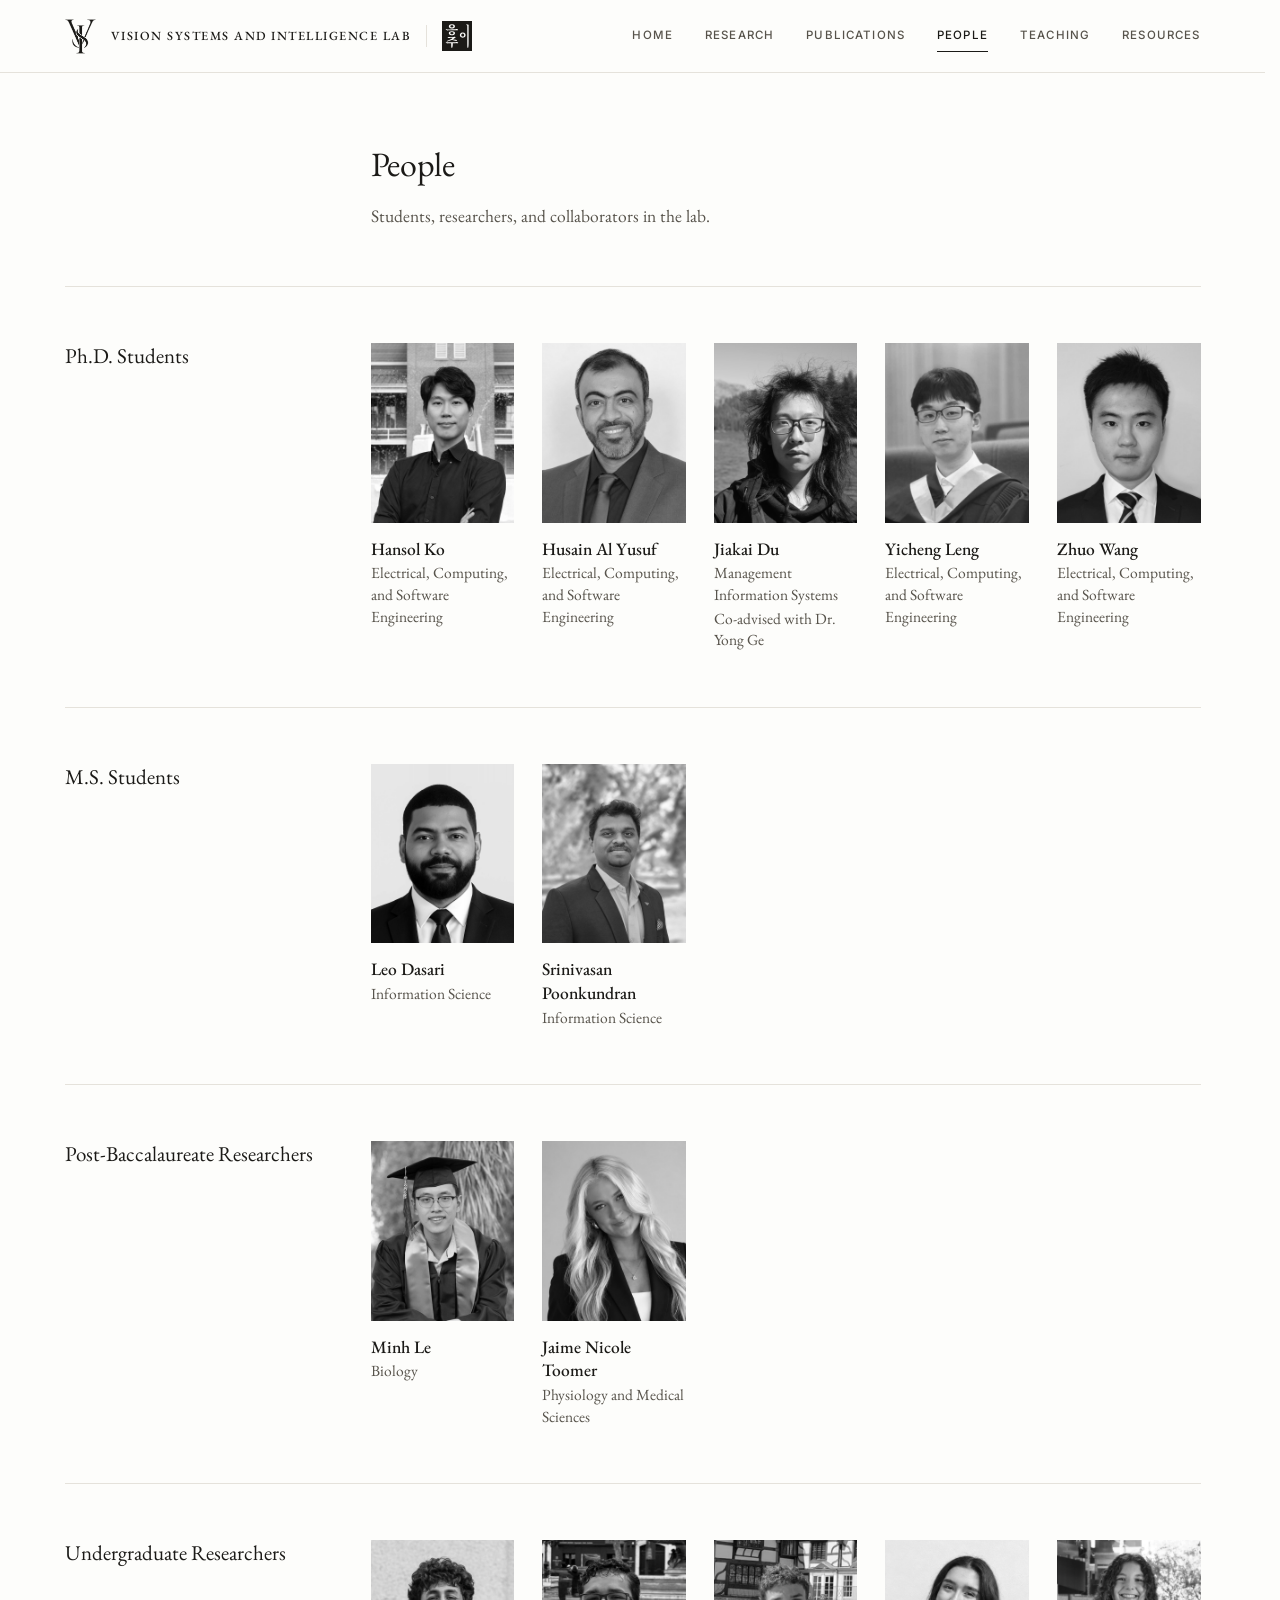
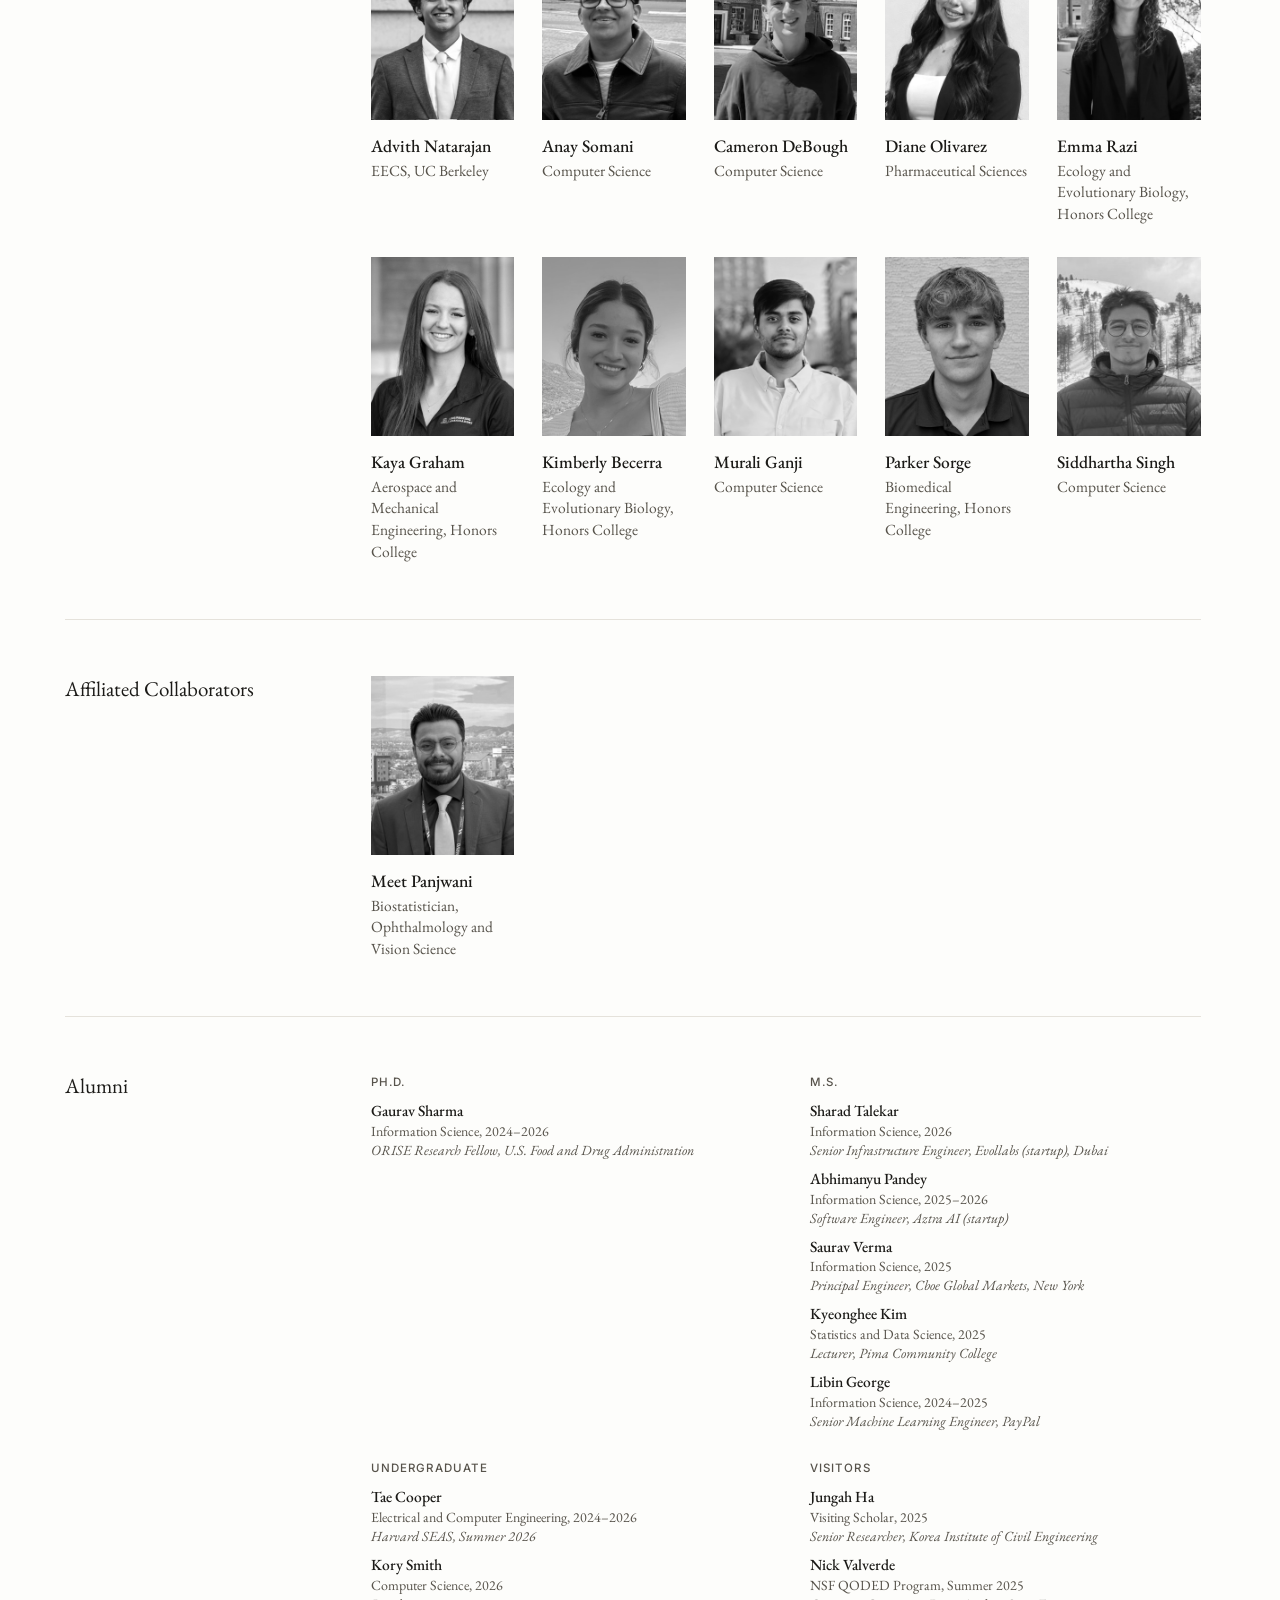
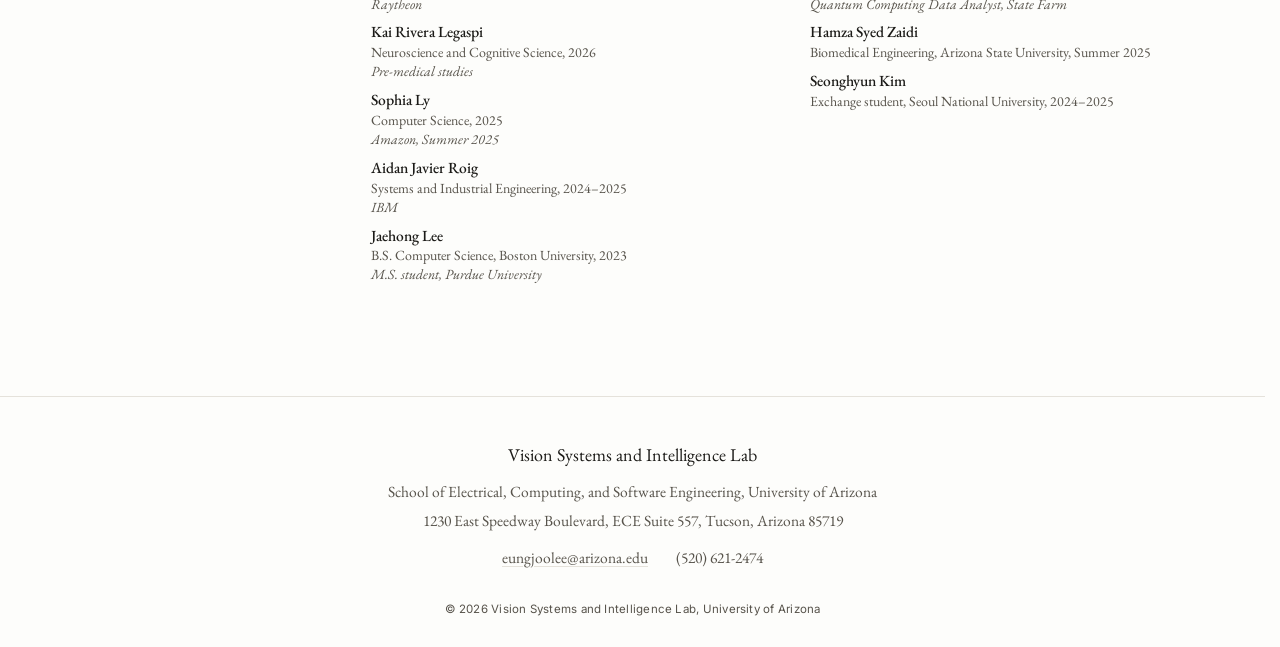
==== commit 3a7e27e1: "Reserve scrollbar space so short pages line up with long ones Co-Authored-By: Claude Opus 5.5 <norep" ====
--- a/people.html
+++ b/people.html
@@ -4,7 +4,7 @@
 <meta property="og:title" content="People, Vision Systems and Intelligence Lab"><meta property="og:description" content="The Vision Systems and Intelligence Laboratory at the University of Arizona builds vision systems that make reliable decisions with limited information and limited compute."><meta property="og:type" content="website"><meta property="og:site_name" content="Vision Systems and Intelligence Lab"><meta property="og:url" content="https://vsilab.github.io/people.html">
 <meta property="og:image" content="https://vsilab.github.io/assets/og-image.png?v=d3f667ca"><meta property="og:image:width" content="1200"><meta property="og:image:height" content="630"><meta property="og:image:alt" content="Vision Systems and Intelligence Lab, University of Arizona"><meta name="twitter:card" content="summary_large_image"><meta name="twitter:image" content="https://vsilab.github.io/assets/og-image.png?v=d3f667ca">
 <link rel="icon" href="assets/favicon.png"><link rel="apple-touch-icon" href="assets/apple-touch-icon.png">
-<link rel="preconnect" href="https://fonts.googleapis.com"><link rel="preconnect" href="https://fonts.gstatic.com" crossorigin><link rel="stylesheet" href="https://fonts.googleapis.com/css2?family=EB+Garamond:ital,wght@0,400;0,500;0,600;1,400&family=Inter:wght@400;500&display=swap"><link rel="stylesheet" href="assets/style.css?v=218f733b"></head>
+<link rel="preconnect" href="https://fonts.googleapis.com"><link rel="preconnect" href="https://fonts.gstatic.com" crossorigin><link rel="stylesheet" href="https://fonts.googleapis.com/css2?family=EB+Garamond:ital,wght@0,400;0,500;0,600;1,400&family=Inter:wght@400;500&display=swap"><link rel="stylesheet" href="assets/style.css?v=0c8b38fe"></head>
 <body><a class="skip" href="#main">Skip to content</a>
 <header class="masthead"><div class="masthead-in"><a class="brand" href="index.html"><span class="mark" role="img" aria-label="VSI"></span><span class="brand-name"><span class="bn-1">Vision Systems and</span> <span class="bn-2">Intelligence Lab</span></span><span class="seal-rule" aria-hidden="true"></span><span class="seal" role="img" aria-label="이응주" style="-webkit-mask-image:url(assets/seal.svg?v=68c5e53a);mask-image:url(assets/seal.svg?v=68c5e53a)"></span></a><button class="menu" type="button" aria-expanded="false" aria-controls="nav">Menu</button><nav id="nav" class="nav" aria-label="Main"><a href="index.html" data-nav="index">Home</a><a href="research.html" data-nav="research">Research</a><a href="publications.html" data-nav="publications">Publications</a><a href="people.html" data-nav="people" aria-current="page">People</a><a href="teaching.html" data-nav="teaching">Teaching</a><a href="resources.html" data-nav="resources">Resources</a></nav></div></header>
 <main id="main" class="wrap"><section class="page-head"><h1>People</h1><p>Students, researchers, and collaborators in the lab.</p></section><section class="sec" id="phd"><h2 class="sec-title">Ph.D. Students</h2><div class="sec-body"><ul class="people"><li class="person"><div class="portrait"><img src="assets/people/hansol-ko.jpg" alt="Hansol Ko" loading="lazy" decoding="async"></div><p class="p-name">Hansol Ko</p><p class="p-dept">Electrical, Computing, and Software Engineering</p></li><li class="person"><div class="portrait"><img src="assets/people/husain-al-yusuf.jpg" alt="Husain Al Yusuf" loading="lazy" decoding="async"></div><p class="p-name">Husain Al Yusuf</p><p class="p-dept">Electrical, Computing, and Software Engineering</p></li><li class="person"><div class="portrait"><img src="assets/people/jiakai-du.jpg" alt="Jiakai Du" loading="lazy" decoding="async"></div><p class="p-name">Jiakai Du</p><p class="p-dept">Management Information Systems</p><p class="p-dept">Co-advised with Dr. Yong Ge</p></li><li class="person"><div class="portrait"><img src="assets/people/yicheng-leng.jpg" alt="Yicheng Leng" loading="lazy" decoding="async"></div><p class="p-name">Yicheng Leng</p><p class="p-dept">Electrical, Computing, and Software Engineering</p></li><li class="person"><div class="portrait"><img src="assets/people/zhuo-wang.jpg" alt="Zhuo Wang" loading="lazy" decoding="async"></div><p class="p-name">Zhuo Wang</p><p class="p-dept">Electrical, Computing, and Software Engineering</p></li></ul></div></section><section class="sec" id="ms"><h2 class="sec-title">M.S. Students</h2><div class="sec-body"><ul class="people"><li class="person"><div class="portrait"><img src="assets/people/leo-dasari.jpg" alt="Leo Dasari" loading="lazy" decoding="async"></div><p class="p-name">Leo Dasari</p><p class="p-dept">Information Science</p></li><li class="person"><div class="portrait"><img src="assets/people/samarla-krishna.jpg" alt="Srinivasan Poonkundran" loading="lazy" decoding="async"></div><p class="p-name">Srinivasan Poonkundran</p><p class="p-dept">Information Science</p></li></ul></div></section><section class="sec" id="postbac"><h2 class="sec-title">Post-Baccalaureate Researchers</h2><div class="sec-body"><ul class="people"><li class="person"><div class="portrait"><img src="assets/people/minh-le.jpg" alt="Minh Le" loading="lazy" decoding="async"></div><p class="p-name">Minh Le</p><p class="p-dept">Biology</p></li><li class="person"><div class="portrait"><img src="assets/people/jaime-toomer.jpg" alt="Jaime Nicole Toomer" loading="lazy" decoding="async"></div><p class="p-name">Jaime Nicole Toomer</p><p class="p-dept">Physiology and Medical Sciences</p></li></ul></div></section><section class="sec" id="undergrad"><h2 class="sec-title">Undergraduate Researchers</h2><div class="sec-body"><ul class="people"><li class="person"><div class="portrait"><img src="assets/people/advith-natarajan.jpg" alt="Advith Natarajan" loading="lazy" decoding="async"></div><p class="p-name">Advith Natarajan</p><p class="p-dept">EECS, UC Berkeley</p></li><li class="person"><div class="portrait"><img src="assets/people/anay-somani.jpg" alt="Anay Somani" loading="lazy" decoding="async"></div><p class="p-name">Anay Somani</p><p class="p-dept">Computer Science</p></li><li class="person"><div class="portrait"><img src="assets/people/cameron-debough-v3.jpg" alt="Cameron DeBough" loading="lazy" decoding="async"></div><p class="p-name">Cameron DeBough</p><p class="p-dept">Computer Science</p></li><li class="person"><div class="portrait"><img src="assets/people/diane-olivarez-v4.jpg" alt="Diane Olivarez" loading="lazy" decoding="async"></div><p class="p-name">Diane Olivarez</p><p class="p-dept">Pharmaceutical Sciences</p></li><li class="person"><div class="portrait"><img src="assets/people/emma-razi-v2.jpg" alt="Emma Razi" loading="lazy" decoding="async"></div><p class="p-name">Emma Razi</p><p class="p-dept">Ecology and Evolutionary Biology, Honors College</p></li><li class="person"><div class="portrait"><img src="assets/people/kaya-graham.jpg" alt="Kaya Graham" loading="lazy" decoding="async"></div><p class="p-name">Kaya Graham</p><p class="p-dept">Aerospace and Mechanical Engineering, Honors College</p></li><li class="person"><div class="portrait"><img src="assets/people/kimberly-becerra.jpg" alt="Kimberly Becerra" loading="lazy" decoding="async"></div><p class="p-name">Kimberly Becerra</p><p class="p-dept">Ecology and Evolutionary Biology, Honors College</p></li><li class="person"><div class="portrait"><img src="assets/people/murali-karthik-ganji.jpg" alt="Murali Ganji" loading="lazy" decoding="async"></div><p class="p-name">Murali Ganji</p><p class="p-dept">Computer Science</p></li><li class="person"><div class="portrait"><img src="assets/people/parker-sorge.jpg" alt="Parker Sorge" loading="lazy" decoding="async"></div><p class="p-name">Parker Sorge</p><p class="p-dept">Biomedical Engineering, Honors College</p></li><li class="person"><div class="portrait"><img src="assets/people/siddhartha-singh-v2.jpg" alt="Siddhartha Singh" loading="lazy" decoding="async"></div><p class="p-name">Siddhartha Singh</p><p class="p-dept">Computer Science</p></li></ul></div></section><section class="sec" id="collaborator"><h2 class="sec-title">Affiliated Collaborators</h2><div class="sec-body"><ul class="people"><li class="person"><div class="portrait"><img src="assets/people/meet-panjwani.jpg" alt="Meet Panjwani" loading="lazy" decoding="async"></div><p class="p-name">Meet Panjwani</p><p class="p-dept">Biostatistician, Ophthalmology and Vision Science</p></li></ul></div></section><section class="sec" id="alumni"><h2 class="sec-title">Alumni</h2><div class="sec-body"><div class="al-grid"><div class="al-group"><h3 class="minor">Ph.D.</h3><ul class="alumni"><li><span class="al-name">Gaurav Sharma</span><span>Information Science, 2024–2026</span><span class="al-now">ORISE Research Fellow, U.S. Food and Drug Administration</span></li></ul></div><div class="al-group"><h3 class="minor">M.S.</h3><ul class="alumni"><li><span class="al-name">Sharad Talekar</span><span>Information Science, 2026</span><span class="al-now">Senior Infrastructure Engineer, Evollabs (startup), Dubai</span></li><li><span class="al-name">Abhimanyu Pandey</span><span>Information Science, 2025–2026</span><span class="al-now">Software Engineer, Aztra AI (startup)</span></li><li><span class="al-name">Saurav Verma</span><span>Information Science, 2025</span><span class="al-now">Principal Engineer, Cboe Global Markets, New York</span></li><li><span class="al-name">Kyeonghee Kim</span><span>Statistics and Data Science, 2025</span><span class="al-now">Lecturer, Pima Community College</span></li><li><span class="al-name">Libin George</span><span>Information Science, 2024–2025</span><span class="al-now">Senior Machine Learning Engineer, PayPal</span></li></ul></div><div class="al-group"><h3 class="minor">Undergraduate</h3><ul class="alumni"><li><span class="al-name">Tae Cooper</span><span>Electrical and Computer Engineering, 2024–2026</span><span class="al-now">Harvard SEAS, Summer 2026</span></li><li><span class="al-name">Kory Smith</span><span>Computer Science, 2026</span><span class="al-now">Raytheon</span></li><li><span class="al-name">Kai Rivera Legaspi</span><span>Neuroscience and Cognitive Science, 2026</span><span class="al-now">Pre-medical studies</span></li><li><span class="al-name">Sophia Ly</span><span>Computer Science, 2025</span><span class="al-now">Amazon, Summer 2025</span></li><li><span class="al-name">Aidan Javier Roig</span><span>Systems and Industrial Engineering, 2024–2025</span><span class="al-now">IBM</span></li><li><span class="al-name">Jaehong Lee</span><span>B.S. Computer Science, Boston University, 2023</span><span class="al-now">M.S. student, Purdue University</span></li></ul></div><div class="al-group"><h3 class="minor">Visitors</h3><ul class="alumni"><li><span class="al-name">Jungah Ha</span><span>Visiting Scholar, 2025</span><span class="al-now">Senior Researcher, Korea Institute of Civil Engineering</span></li><li><span class="al-name">Nick Valverde</span><span>NSF QODED Program, Summer 2025</span><span class="al-now">Quantum Computing Data Analyst, State Farm</span></li><li><span class="al-name">Hamza Syed Zaidi</span><span>Biomedical Engineering, Arizona State University, Summer 2025</span></li><li><span class="al-name">Seonghyun Kim</span><span>Exchange student, Seoul National University, 2024–2025</span></li></ul></div></div></div></section></main>
--- a/assets/style.css
+++ b/assets/style.css
@@ -380,3 +380,5 @@
   .nav{width:100%;flex-wrap:wrap;gap:2px 22px;padding:4px 0 14px}
   .js .nav:not(.open){display:none}
 }
+/* reserve the scrollbar's width on every page, so short pages (Teaching, Resources) don't sit a few pixels right of long ones */
+html{scrollbar-gutter:stable}
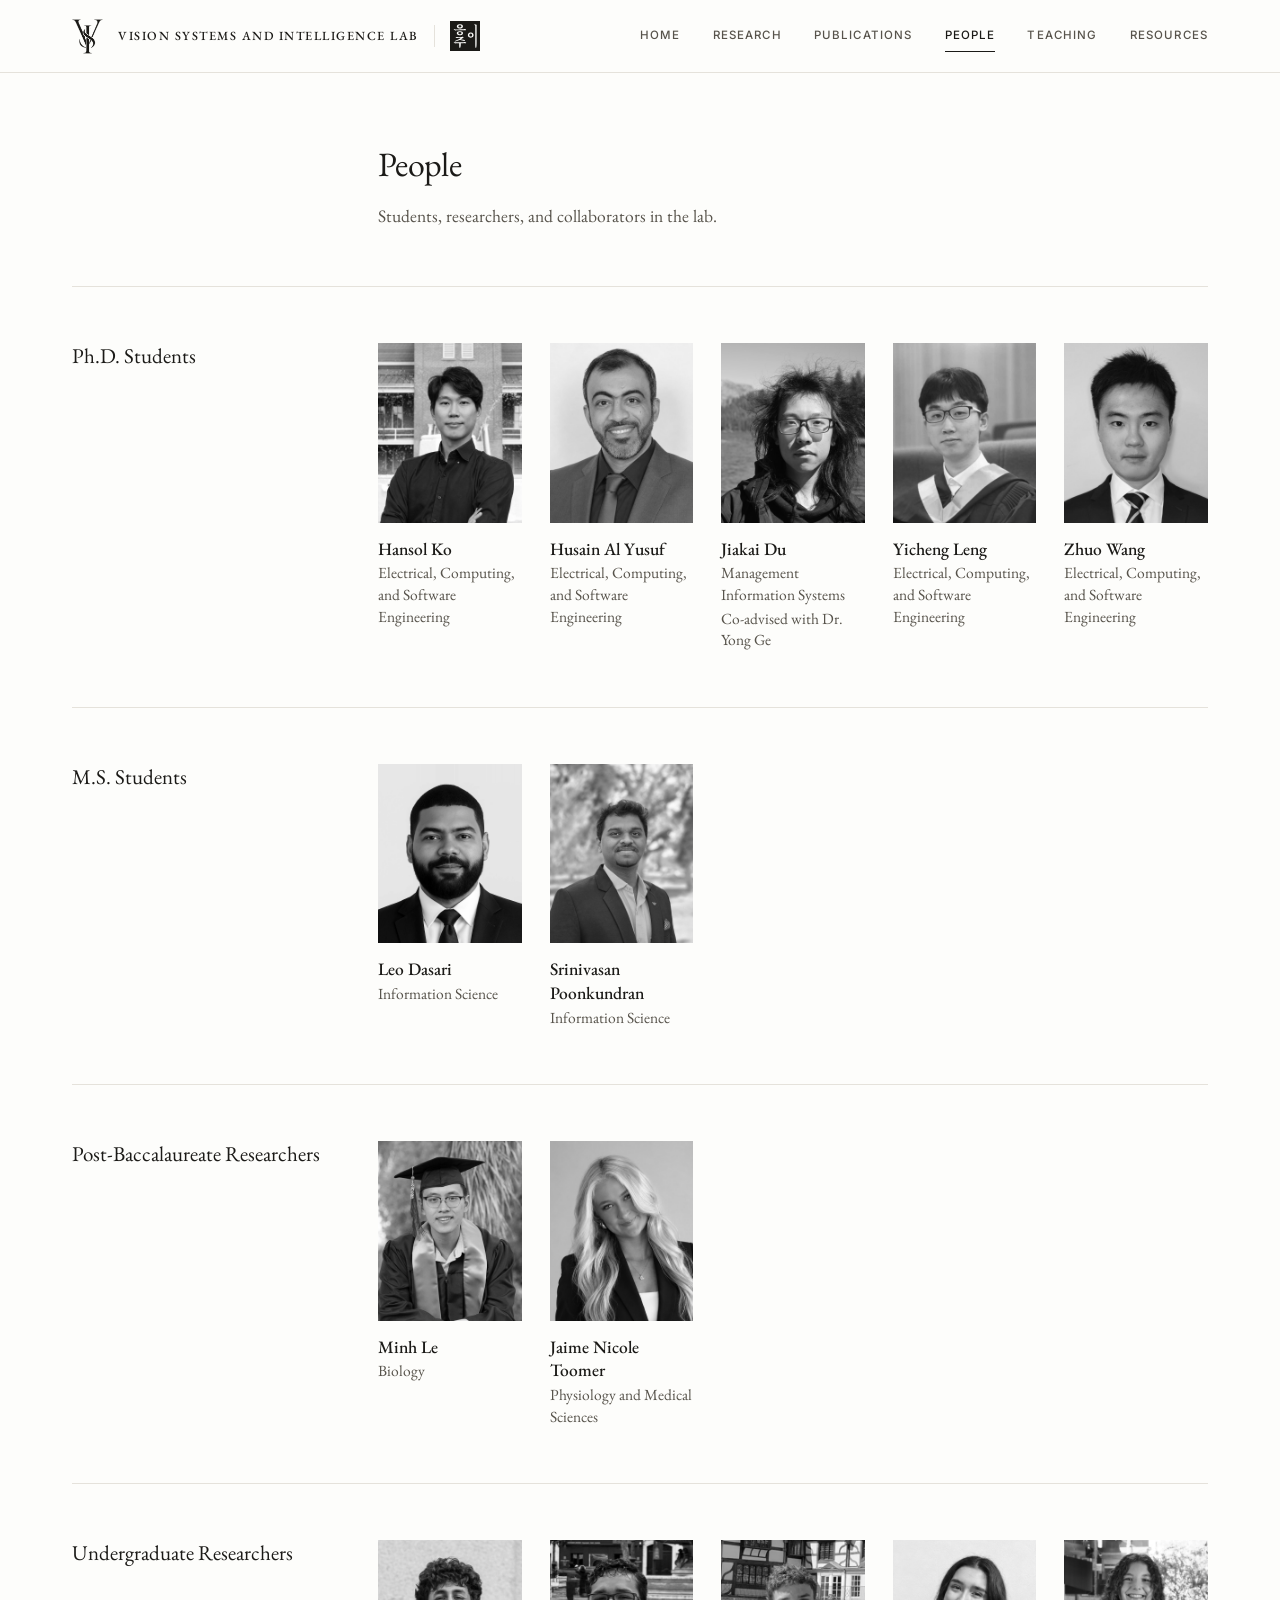
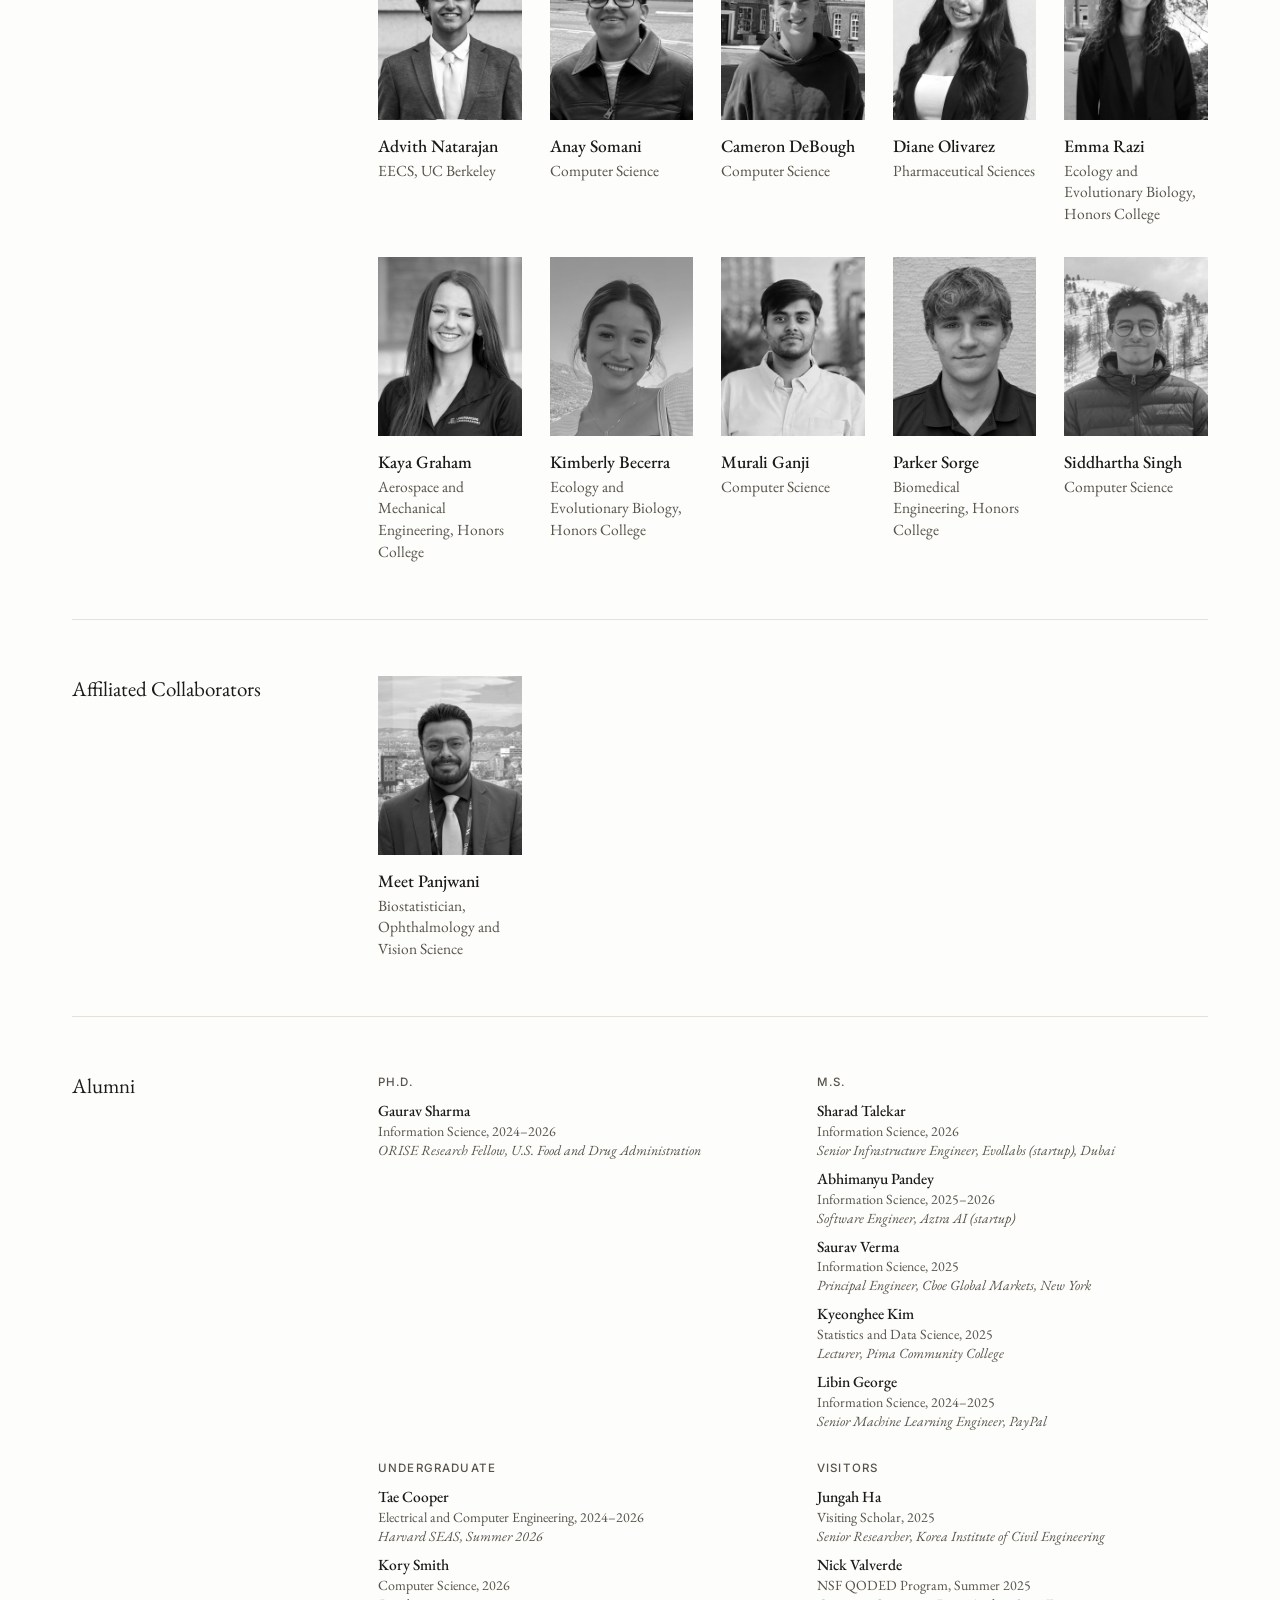
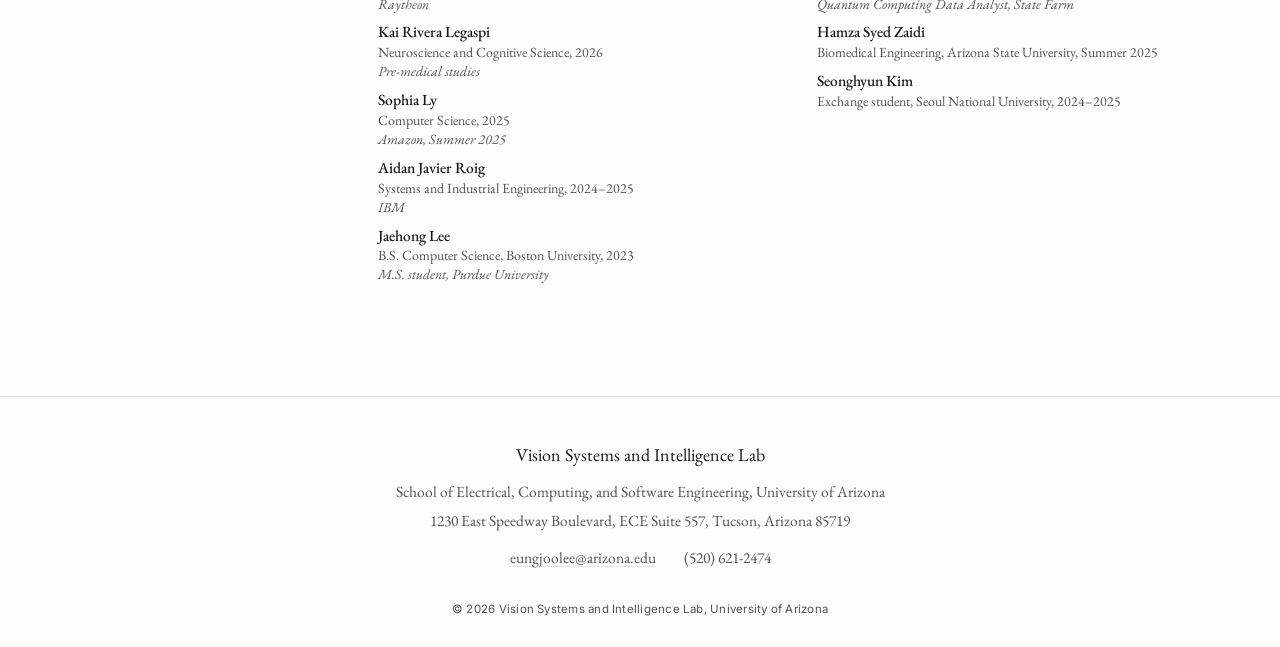
==== commit f2ca5246: "Always show the page scrollbar so the header never shifts between tabs (Safari ignores scrollbar-gut" ====
--- a/people.html
+++ b/people.html
@@ -4,7 +4,7 @@
 <meta property="og:title" content="People, Vision Systems and Intelligence Lab"><meta property="og:description" content="The Vision Systems and Intelligence Laboratory at the University of Arizona builds vision systems that make reliable decisions with limited information and limited compute."><meta property="og:type" content="website"><meta property="og:site_name" content="Vision Systems and Intelligence Lab"><meta property="og:url" content="https://vsilab.github.io/people.html">
 <meta property="og:image" content="https://vsilab.github.io/assets/og-image.png?v=d3f667ca"><meta property="og:image:width" content="1200"><meta property="og:image:height" content="630"><meta property="og:image:alt" content="Vision Systems and Intelligence Lab, University of Arizona"><meta name="twitter:card" content="summary_large_image"><meta name="twitter:image" content="https://vsilab.github.io/assets/og-image.png?v=d3f667ca">
 <link rel="icon" href="assets/favicon.png"><link rel="apple-touch-icon" href="assets/apple-touch-icon.png">
-<link rel="preconnect" href="https://fonts.googleapis.com"><link rel="preconnect" href="https://fonts.gstatic.com" crossorigin><link rel="stylesheet" href="https://fonts.googleapis.com/css2?family=EB+Garamond:ital,wght@0,400;0,500;0,600;1,400&family=Inter:wght@400;500&display=swap"><link rel="stylesheet" href="assets/style.css?v=0c8b38fe"></head>
+<link rel="preconnect" href="https://fonts.googleapis.com"><link rel="preconnect" href="https://fonts.gstatic.com" crossorigin><link rel="stylesheet" href="https://fonts.googleapis.com/css2?family=EB+Garamond:ital,wght@0,400;0,500;0,600;1,400&family=Inter:wght@400;500&display=swap"><link rel="stylesheet" href="assets/style.css?v=fe0dae03"></head>
 <body><a class="skip" href="#main">Skip to content</a>
 <header class="masthead"><div class="masthead-in"><a class="brand" href="index.html"><span class="mark" role="img" aria-label="VSI"></span><span class="brand-name"><span class="bn-1">Vision Systems and</span> <span class="bn-2">Intelligence Lab</span></span><span class="seal-rule" aria-hidden="true"></span><span class="seal" role="img" aria-label="이응주" style="-webkit-mask-image:url(assets/seal.svg?v=68c5e53a);mask-image:url(assets/seal.svg?v=68c5e53a)"></span></a><button class="menu" type="button" aria-expanded="false" aria-controls="nav">Menu</button><nav id="nav" class="nav" aria-label="Main"><a href="index.html" data-nav="index">Home</a><a href="research.html" data-nav="research">Research</a><a href="publications.html" data-nav="publications">Publications</a><a href="people.html" data-nav="people" aria-current="page">People</a><a href="teaching.html" data-nav="teaching">Teaching</a><a href="resources.html" data-nav="resources">Resources</a></nav></div></header>
 <main id="main" class="wrap"><section class="page-head"><h1>People</h1><p>Students, researchers, and collaborators in the lab.</p></section><section class="sec" id="phd"><h2 class="sec-title">Ph.D. Students</h2><div class="sec-body"><ul class="people"><li class="person"><div class="portrait"><img src="assets/people/hansol-ko.jpg" alt="Hansol Ko" loading="lazy" decoding="async"></div><p class="p-name">Hansol Ko</p><p class="p-dept">Electrical, Computing, and Software Engineering</p></li><li class="person"><div class="portrait"><img src="assets/people/husain-al-yusuf.jpg" alt="Husain Al Yusuf" loading="lazy" decoding="async"></div><p class="p-name">Husain Al Yusuf</p><p class="p-dept">Electrical, Computing, and Software Engineering</p></li><li class="person"><div class="portrait"><img src="assets/people/jiakai-du.jpg" alt="Jiakai Du" loading="lazy" decoding="async"></div><p class="p-name">Jiakai Du</p><p class="p-dept">Management Information Systems</p><p class="p-dept">Co-advised with Dr. Yong Ge</p></li><li class="person"><div class="portrait"><img src="assets/people/yicheng-leng.jpg" alt="Yicheng Leng" loading="lazy" decoding="async"></div><p class="p-name">Yicheng Leng</p><p class="p-dept">Electrical, Computing, and Software Engineering</p></li><li class="person"><div class="portrait"><img src="assets/people/zhuo-wang.jpg" alt="Zhuo Wang" loading="lazy" decoding="async"></div><p class="p-name">Zhuo Wang</p><p class="p-dept">Electrical, Computing, and Software Engineering</p></li></ul></div></section><section class="sec" id="ms"><h2 class="sec-title">M.S. Students</h2><div class="sec-body"><ul class="people"><li class="person"><div class="portrait"><img src="assets/people/leo-dasari.jpg" alt="Leo Dasari" loading="lazy" decoding="async"></div><p class="p-name">Leo Dasari</p><p class="p-dept">Information Science</p></li><li class="person"><div class="portrait"><img src="assets/people/samarla-krishna.jpg" alt="Srinivasan Poonkundran" loading="lazy" decoding="async"></div><p class="p-name">Srinivasan Poonkundran</p><p class="p-dept">Information Science</p></li></ul></div></section><section class="sec" id="postbac"><h2 class="sec-title">Post-Baccalaureate Researchers</h2><div class="sec-body"><ul class="people"><li class="person"><div class="portrait"><img src="assets/people/minh-le.jpg" alt="Minh Le" loading="lazy" decoding="async"></div><p class="p-name">Minh Le</p><p class="p-dept">Biology</p></li><li class="person"><div class="portrait"><img src="assets/people/jaime-toomer.jpg" alt="Jaime Nicole Toomer" loading="lazy" decoding="async"></div><p class="p-name">Jaime Nicole Toomer</p><p class="p-dept">Physiology and Medical Sciences</p></li></ul></div></section><section class="sec" id="undergrad"><h2 class="sec-title">Undergraduate Researchers</h2><div class="sec-body"><ul class="people"><li class="person"><div class="portrait"><img src="assets/people/advith-natarajan.jpg" alt="Advith Natarajan" loading="lazy" decoding="async"></div><p class="p-name">Advith Natarajan</p><p class="p-dept">EECS, UC Berkeley</p></li><li class="person"><div class="portrait"><img src="assets/people/anay-somani.jpg" alt="Anay Somani" loading="lazy" decoding="async"></div><p class="p-name">Anay Somani</p><p class="p-dept">Computer Science</p></li><li class="person"><div class="portrait"><img src="assets/people/cameron-debough-v3.jpg" alt="Cameron DeBough" loading="lazy" decoding="async"></div><p class="p-name">Cameron DeBough</p><p class="p-dept">Computer Science</p></li><li class="person"><div class="portrait"><img src="assets/people/diane-olivarez-v4.jpg" alt="Diane Olivarez" loading="lazy" decoding="async"></div><p class="p-name">Diane Olivarez</p><p class="p-dept">Pharmaceutical Sciences</p></li><li class="person"><div class="portrait"><img src="assets/people/emma-razi-v2.jpg" alt="Emma Razi" loading="lazy" decoding="async"></div><p class="p-name">Emma Razi</p><p class="p-dept">Ecology and Evolutionary Biology, Honors College</p></li><li class="person"><div class="portrait"><img src="assets/people/kaya-graham.jpg" alt="Kaya Graham" loading="lazy" decoding="async"></div><p class="p-name">Kaya Graham</p><p class="p-dept">Aerospace and Mechanical Engineering, Honors College</p></li><li class="person"><div class="portrait"><img src="assets/people/kimberly-becerra.jpg" alt="Kimberly Becerra" loading="lazy" decoding="async"></div><p class="p-name">Kimberly Becerra</p><p class="p-dept">Ecology and Evolutionary Biology, Honors College</p></li><li class="person"><div class="portrait"><img src="assets/people/murali-karthik-ganji.jpg" alt="Murali Ganji" loading="lazy" decoding="async"></div><p class="p-name">Murali Ganji</p><p class="p-dept">Computer Science</p></li><li class="person"><div class="portrait"><img src="assets/people/parker-sorge.jpg" alt="Parker Sorge" loading="lazy" decoding="async"></div><p class="p-name">Parker Sorge</p><p class="p-dept">Biomedical Engineering, Honors College</p></li><li class="person"><div class="portrait"><img src="assets/people/siddhartha-singh-v2.jpg" alt="Siddhartha Singh" loading="lazy" decoding="async"></div><p class="p-name">Siddhartha Singh</p><p class="p-dept">Computer Science</p></li></ul></div></section><section class="sec" id="collaborator"><h2 class="sec-title">Affiliated Collaborators</h2><div class="sec-body"><ul class="people"><li class="person"><div class="portrait"><img src="assets/people/meet-panjwani.jpg" alt="Meet Panjwani" loading="lazy" decoding="async"></div><p class="p-name">Meet Panjwani</p><p class="p-dept">Biostatistician, Ophthalmology and Vision Science</p></li></ul></div></section><section class="sec" id="alumni"><h2 class="sec-title">Alumni</h2><div class="sec-body"><div class="al-grid"><div class="al-group"><h3 class="minor">Ph.D.</h3><ul class="alumni"><li><span class="al-name">Gaurav Sharma</span><span>Information Science, 2024–2026</span><span class="al-now">ORISE Research Fellow, U.S. Food and Drug Administration</span></li></ul></div><div class="al-group"><h3 class="minor">M.S.</h3><ul class="alumni"><li><span class="al-name">Sharad Talekar</span><span>Information Science, 2026</span><span class="al-now">Senior Infrastructure Engineer, Evollabs (startup), Dubai</span></li><li><span class="al-name">Abhimanyu Pandey</span><span>Information Science, 2025–2026</span><span class="al-now">Software Engineer, Aztra AI (startup)</span></li><li><span class="al-name">Saurav Verma</span><span>Information Science, 2025</span><span class="al-now">Principal Engineer, Cboe Global Markets, New York</span></li><li><span class="al-name">Kyeonghee Kim</span><span>Statistics and Data Science, 2025</span><span class="al-now">Lecturer, Pima Community College</span></li><li><span class="al-name">Libin George</span><span>Information Science, 2024–2025</span><span class="al-now">Senior Machine Learning Engineer, PayPal</span></li></ul></div><div class="al-group"><h3 class="minor">Undergraduate</h3><ul class="alumni"><li><span class="al-name">Tae Cooper</span><span>Electrical and Computer Engineering, 2024–2026</span><span class="al-now">Harvard SEAS, Summer 2026</span></li><li><span class="al-name">Kory Smith</span><span>Computer Science, 2026</span><span class="al-now">Raytheon</span></li><li><span class="al-name">Kai Rivera Legaspi</span><span>Neuroscience and Cognitive Science, 2026</span><span class="al-now">Pre-medical studies</span></li><li><span class="al-name">Sophia Ly</span><span>Computer Science, 2025</span><span class="al-now">Amazon, Summer 2025</span></li><li><span class="al-name">Aidan Javier Roig</span><span>Systems and Industrial Engineering, 2024–2025</span><span class="al-now">IBM</span></li><li><span class="al-name">Jaehong Lee</span><span>B.S. Computer Science, Boston University, 2023</span><span class="al-now">M.S. student, Purdue University</span></li></ul></div><div class="al-group"><h3 class="minor">Visitors</h3><ul class="alumni"><li><span class="al-name">Jungah Ha</span><span>Visiting Scholar, 2025</span><span class="al-now">Senior Researcher, Korea Institute of Civil Engineering</span></li><li><span class="al-name">Nick Valverde</span><span>NSF QODED Program, Summer 2025</span><span class="al-now">Quantum Computing Data Analyst, State Farm</span></li><li><span class="al-name">Hamza Syed Zaidi</span><span>Biomedical Engineering, Arizona State University, Summer 2025</span></li><li><span class="al-name">Seonghyun Kim</span><span>Exchange student, Seoul National University, 2024–2025</span></li></ul></div></div></div></section></main>
--- a/assets/style.css
+++ b/assets/style.css
@@ -380,5 +380,6 @@
   .nav{width:100%;flex-wrap:wrap;gap:2px 22px;padding:4px 0 14px}
   .js .nav:not(.open){display:none}
 }
-/* reserve the scrollbar's width on every page, so short pages (Teaching, Resources) don't sit a few pixels right of long ones */
-html{scrollbar-gutter:stable}
+/* keep the scrollbar on every page, so short pages (Teaching, Resources) don't sit a few pixels right of long ones.
+   overflow-y:scroll also covers Safari, which ignores scrollbar-gutter */
+html{overflow-y:scroll}
